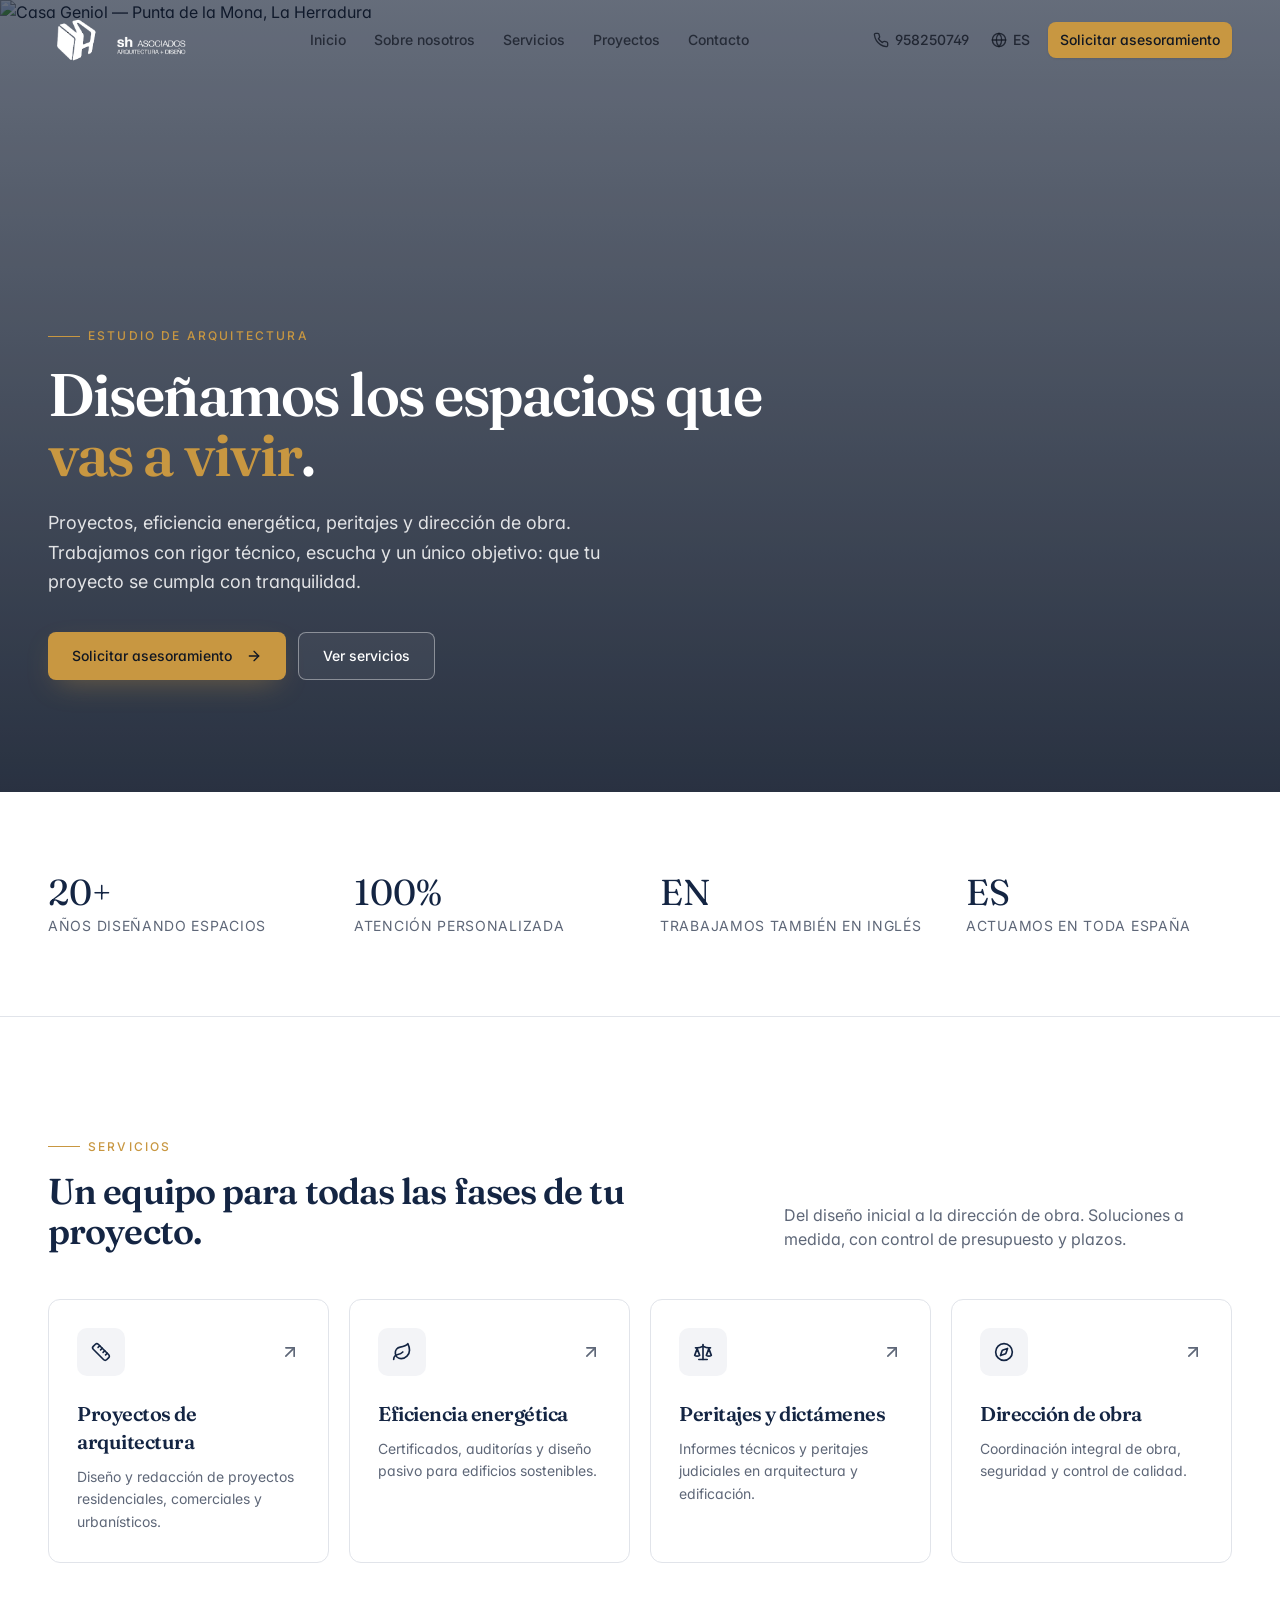
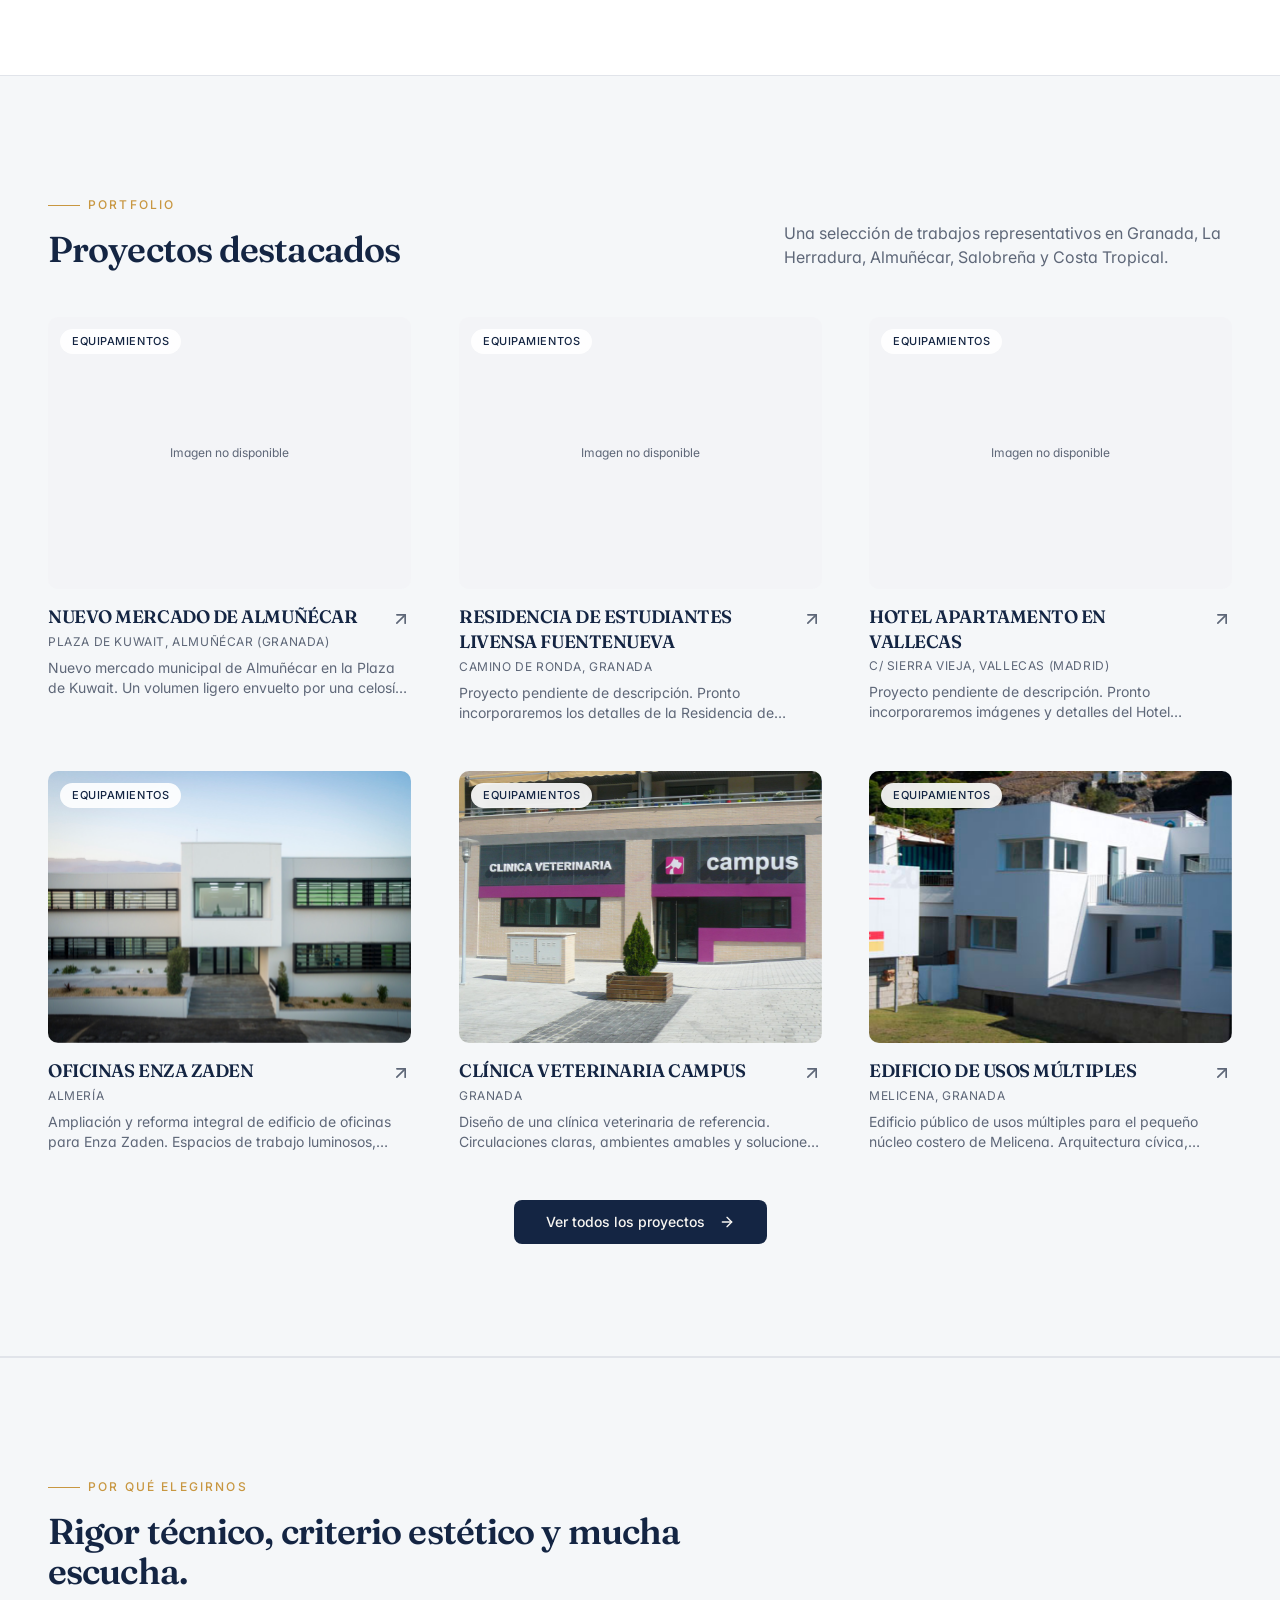
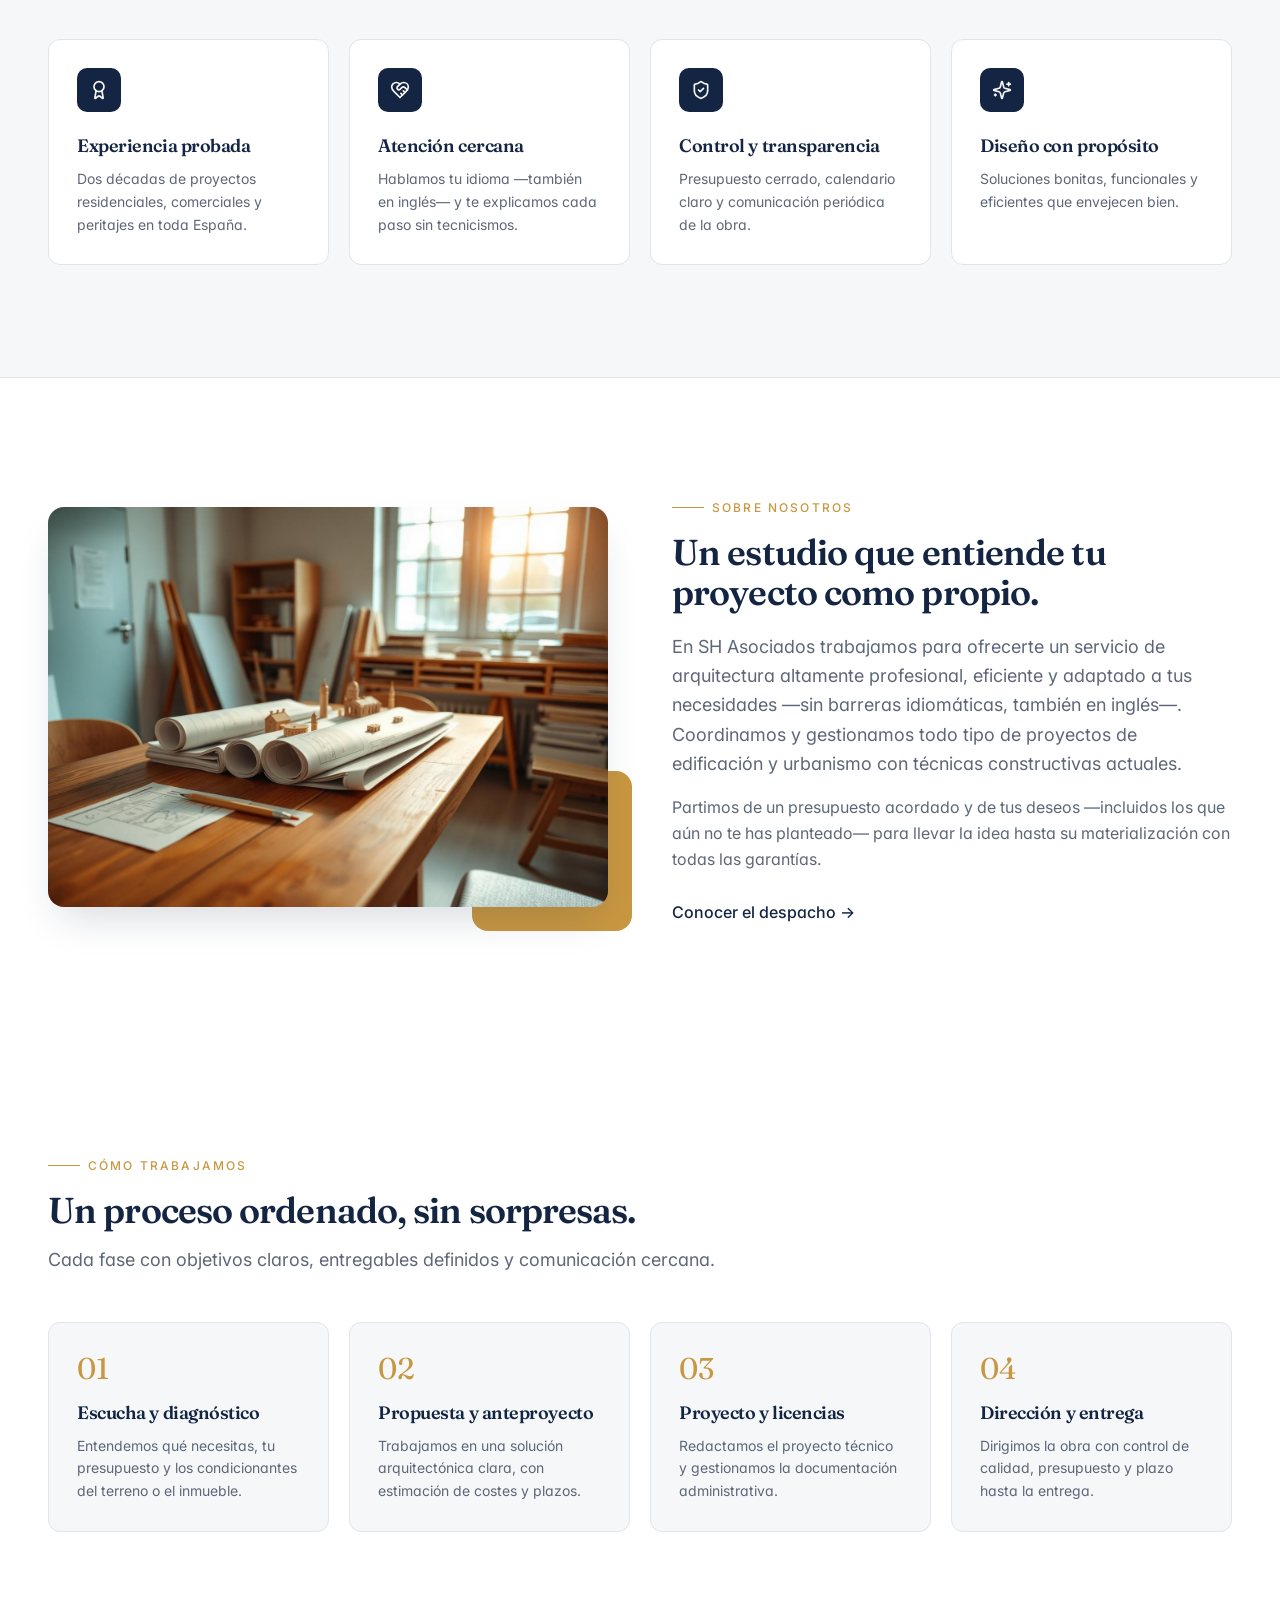
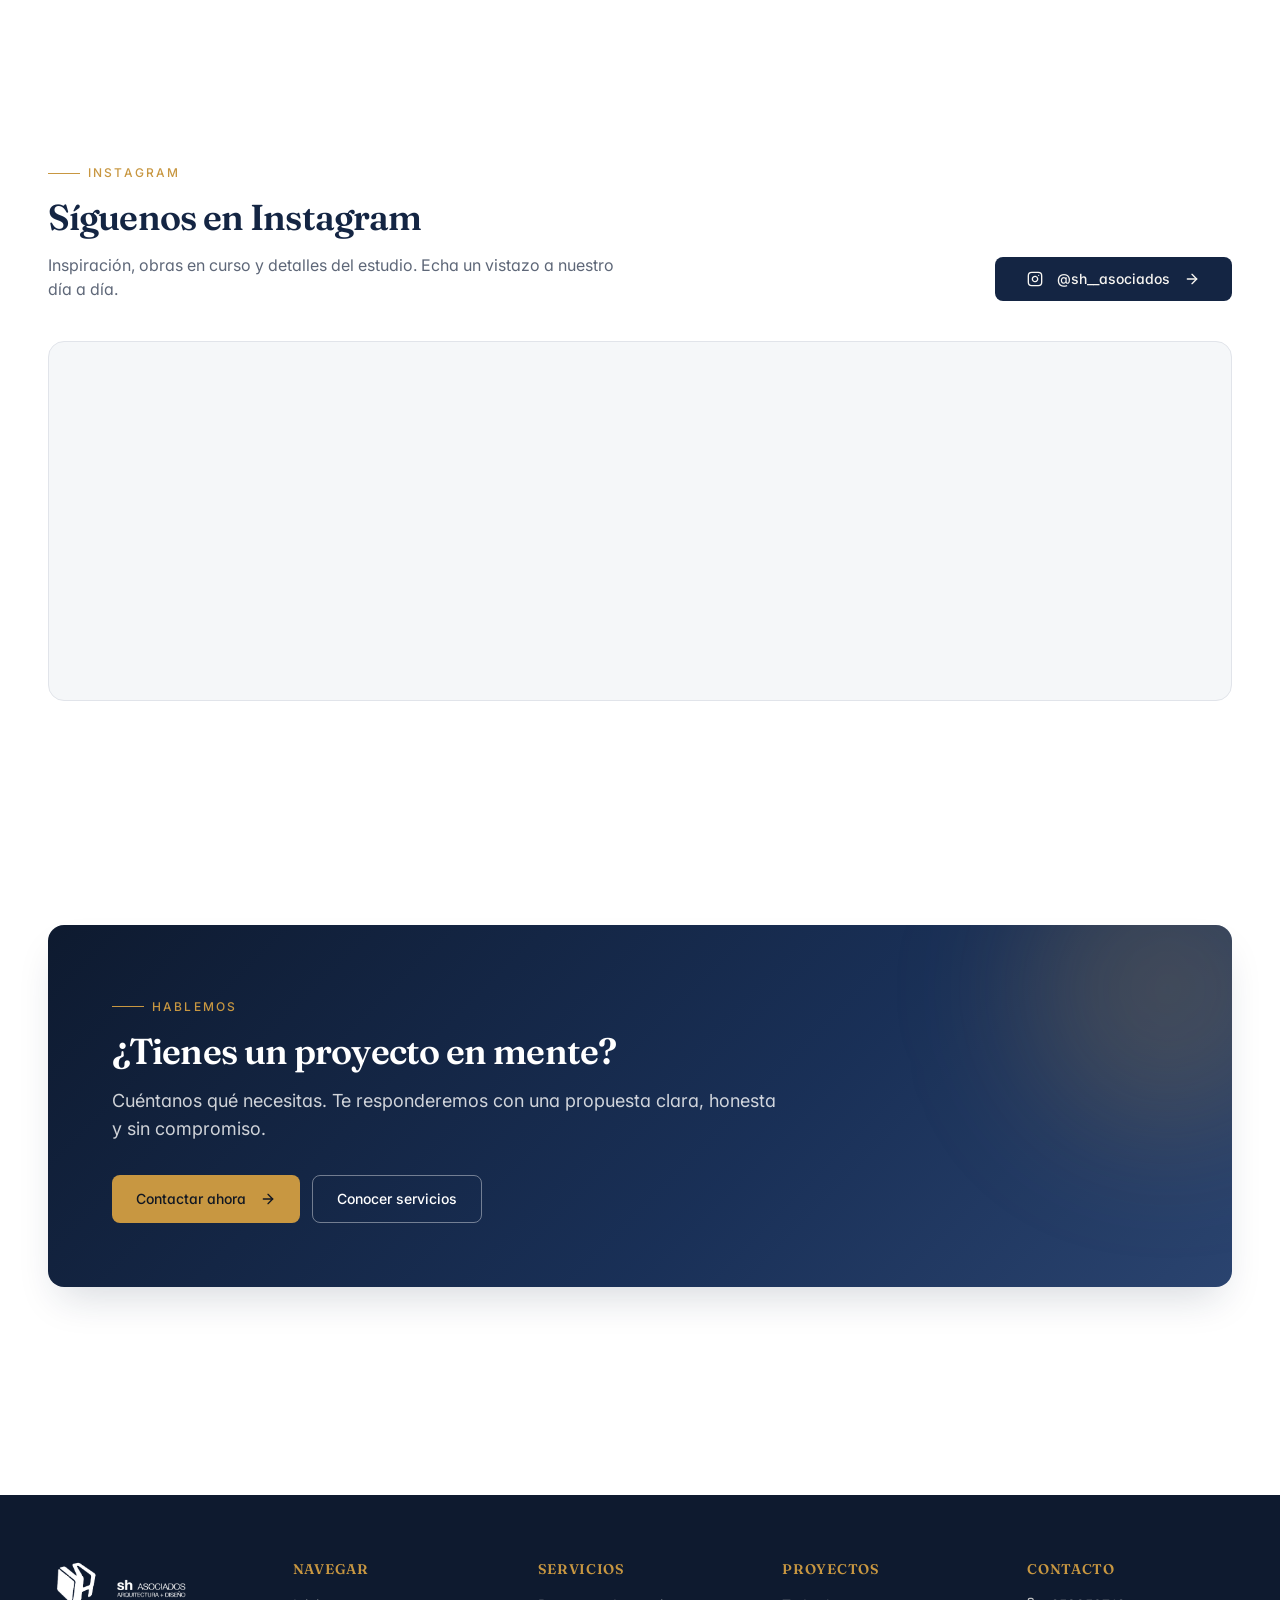
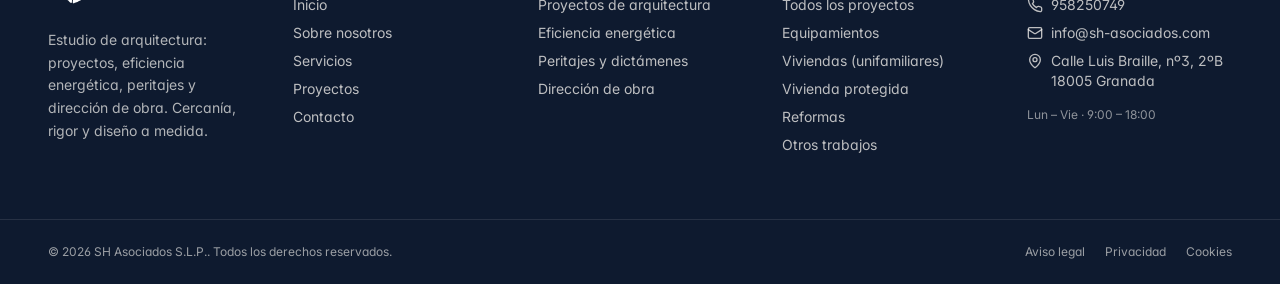
==== index.html @ 1b7246fa "Add files via upload publicación de web provisional" ====
<!doctype html>
<html lang="es">
  <head>
    <meta charset="UTF-8" />
    <meta name="viewport" content="width=device-width, initial-scale=1.0" />
    <title>SH Asociados — Estudio de arquitectura en Almería</title>
    <meta name="description" content="Estudio de arquitectura SH Asociados: proyectos residenciales, eficiencia energética, peritajes y dirección de obra. Cercanía, rigor y diseño a medida." />
    <link rel="canonical" href="/" />
    <link rel="icon" href="/favicon.ico" />

    <meta property="og:site_name" content="SH Asociados" />
    <meta property="og:title" content="SH Asociados — Estudio de arquitectura" />
    <meta property="og:description" content="Proyectos de arquitectura, eficiencia energética, peritajes y dirección de obra." />
    <meta property="og:type" content="website" />
    <meta property="og:locale" content="es_ES" />

    <meta name="twitter:card" content="summary_large_image" />

    <link rel="preconnect" href="https://fonts.googleapis.com" />
    <link rel="preconnect" href="https://fonts.gstatic.com" crossorigin />
    <link href="https://fonts.googleapis.com/css2?family=Inter:wght@400;500;600;700&family=Fraunces:opsz,wght@9..144,400;9..144,500;9..144,600;9..144,700&display=swap" rel="stylesheet" />

    <script type="application/ld+json">
      {
        "@context": "https://schema.org",
        "@type": "ProfessionalService",
        "name": "SH Asociados",
        "description": "Estudio de arquitectura: proyectos, eficiencia energética, peritajes y dirección de obra.",
        "areaServed": "ES",
        "address": { "@type": "PostalAddress", "addressCountry": "ES" }
      }
    </script>
    <script type="module" crossorigin src="/assets/index-DA_ZCcgw.js"></script>
    <link rel="stylesheet" crossorigin href="/assets/index-Doh3d6VB.css">
  </head>
  <body>
    <script>
      (function () {
        var redirect = sessionStorage.redirect;
        delete sessionStorage.redirect;
        if (redirect && redirect !== location.href) {
          history.replaceState(null, null, redirect);
        }
      })();
    </script>
    <div id="root"></div>
  </body>
</html>
---- assets/index-Doh3d6VB.css ----
*,:before,:after{--tw-border-spacing-x: 0;--tw-border-spacing-y: 0;--tw-translate-x: 0;--tw-translate-y: 0;--tw-rotate: 0;--tw-skew-x: 0;--tw-skew-y: 0;--tw-scale-x: 1;--tw-scale-y: 1;--tw-pan-x: ;--tw-pan-y: ;--tw-pinch-zoom: ;--tw-scroll-snap-strictness: proximity;--tw-gradient-from-position: ;--tw-gradient-via-position: ;--tw-gradient-to-position: ;--tw-ordinal: ;--tw-slashed-zero: ;--tw-numeric-figure: ;--tw-numeric-spacing: ;--tw-numeric-fraction: ;--tw-ring-inset: ;--tw-ring-offset-width: 0px;--tw-ring-offset-color: #fff;--tw-ring-color: rgb(59 130 246 / .5);--tw-ring-offset-shadow: 0 0 #0000;--tw-ring-shadow: 0 0 #0000;--tw-shadow: 0 0 #0000;--tw-shadow-colored: 0 0 #0000;--tw-blur: ;--tw-brightness: ;--tw-contrast: ;--tw-grayscale: ;--tw-hue-rotate: ;--tw-invert: ;--tw-saturate: ;--tw-sepia: ;--tw-drop-shadow: ;--tw-backdrop-blur: ;--tw-backdrop-brightness: ;--tw-backdrop-contrast: ;--tw-backdrop-grayscale: ;--tw-backdrop-hue-rotate: ;--tw-backdrop-invert: ;--tw-backdrop-opacity: ;--tw-backdrop-saturate: ;--tw-backdrop-sepia: ;--tw-contain-size: ;--tw-contain-layout: ;--tw-contain-paint: ;--tw-contain-style: }::backdrop{--tw-border-spacing-x: 0;--tw-border-spacing-y: 0;--tw-translate-x: 0;--tw-translate-y: 0;--tw-rotate: 0;--tw-skew-x: 0;--tw-skew-y: 0;--tw-scale-x: 1;--tw-scale-y: 1;--tw-pan-x: ;--tw-pan-y: ;--tw-pinch-zoom: ;--tw-scroll-snap-strictness: proximity;--tw-gradient-from-position: ;--tw-gradient-via-position: ;--tw-gradient-to-position: ;--tw-ordinal: ;--tw-slashed-zero: ;--tw-numeric-figure: ;--tw-numeric-spacing: ;--tw-numeric-fraction: ;--tw-ring-inset: ;--tw-ring-offset-width: 0px;--tw-ring-offset-color: #fff;--tw-ring-color: rgb(59 130 246 / .5);--tw-ring-offset-shadow: 0 0 #0000;--tw-ring-shadow: 0 0 #0000;--tw-shadow: 0 0 #0000;--tw-shadow-colored: 0 0 #0000;--tw-blur: ;--tw-brightness: ;--tw-contrast: ;--tw-grayscale: ;--tw-hue-rotate: ;--tw-invert: ;--tw-saturate: ;--tw-sepia: ;--tw-drop-shadow: ;--tw-backdrop-blur: ;--tw-backdrop-brightness: ;--tw-backdrop-contrast: ;--tw-backdrop-grayscale: ;--tw-backdrop-hue-rotate: ;--tw-backdrop-invert: ;--tw-backdrop-opacity: ;--tw-backdrop-saturate: ;--tw-backdrop-sepia: ;--tw-contain-size: ;--tw-contain-layout: ;--tw-contain-paint: ;--tw-contain-style: }*,:before,:after{box-sizing:border-box;border-width:0;border-style:solid;border-color:#e5e7eb}:before,:after{--tw-content: ""}html,:host{line-height:1.5;-webkit-text-size-adjust:100%;-moz-tab-size:4;-o-tab-size:4;tab-size:4;font-family:Inter,system-ui,sans-serif;font-feature-settings:normal;font-variation-settings:normal;-webkit-tap-highlight-color:transparent}body{margin:0;line-height:inherit}hr{height:0;color:inherit;border-top-width:1px}abbr:where([title]){-webkit-text-decoration:underline dotted;text-decoration:underline dotted}h1,h2,h3,h4,h5,h6{font-size:inherit;font-weight:inherit}a{color:inherit;text-decoration:inherit}b,strong{font-weight:bolder}code,kbd,samp,pre{font-family:ui-monospace,SFMono-Regular,Menlo,Monaco,Consolas,Liberation Mono,Courier New,monospace;font-feature-settings:normal;font-variation-settings:normal;font-size:1em}small{font-size:80%}sub,sup{font-size:75%;line-height:0;position:relative;vertical-align:baseline}sub{bottom:-.25em}sup{top:-.5em}table{text-indent:0;border-color:inherit;border-collapse:collapse}button,input,optgroup,select,textarea{font-family:inherit;font-feature-settings:inherit;font-variation-settings:inherit;font-size:100%;font-weight:inherit;line-height:inherit;letter-spacing:inherit;color:inherit;margin:0;padding:0}button,select{text-transform:none}button,input:where([type=button]),input:where([type=reset]),input:where([type=submit]){-webkit-appearance:button;background-color:transparent;background-image:none}:-moz-focusring{outline:auto}:-moz-ui-invalid{box-shadow:none}progress{vertical-align:baseline}::-webkit-inner-spin-button,::-webkit-outer-spin-button{height:auto}[type=search]{-webkit-appearance:textfield;outline-offset:-2px}::-webkit-search-decoration{-webkit-appearance:none}::-webkit-file-upload-button{-webkit-appearance:button;font:inherit}summary{display:list-item}blockquote,dl,dd,h1,h2,h3,h4,h5,h6,hr,figure,p,pre{margin:0}fieldset{margin:0;padding:0}legend{padding:0}ol,ul,menu{list-style:none;margin:0;padding:0}dialog{padding:0}textarea{resize:vertical}input::-moz-placeholder,textarea::-moz-placeholder{opacity:1;color:#9ca3af}input::placeholder,textarea::placeholder{opacity:1;color:#9ca3af}button,[role=button]{cursor:pointer}:disabled{cursor:default}img,svg,video,canvas,audio,iframe,embed,object{display:block;vertical-align:middle}img,video{max-width:100%;height:auto}[hidden]:where(:not([hidden=until-found])){display:none}:root{--background: 0 0% 100%;--foreground: 220 35% 10%;--card: 0 0% 100%;--card-foreground: 220 35% 10%;--popover: 0 0% 100%;--popover-foreground: 220 35% 10%;--primary: 218 55% 17%;--primary-foreground: 40 30% 96%;--primary-hover: 218 55% 23%;--accent: 38 55% 52%;--accent-foreground: 220 35% 10%;--accent-hover: 38 60% 46%;--secondary: 220 20% 96%;--secondary-foreground: 220 35% 15%;--muted: 220 18% 95%;--muted-foreground: 220 12% 42%;--destructive: 0 72% 48%;--destructive-foreground: 0 0% 100%;--border: 220 18% 90%;--input: 220 18% 88%;--ring: 218 55% 35%;--radius: .625rem;--surface-dark: 218 55% 12%;--surface-dark-foreground: 40 30% 96%;--surface-soft: 220 25% 97%;--gradient-hero: linear-gradient(135deg, hsl(218 55% 12%) 0%, hsl(218 55% 22%) 60%, hsl(218 45% 30%) 100%);--gradient-overlay: linear-gradient(180deg, hsl(218 55% 10% / .55) 0%, hsl(218 55% 8% / .85) 100%);--gradient-gold: linear-gradient(135deg, hsl(38 60% 58%), hsl(38 55% 45%));--shadow-sm: 0 1px 2px hsl(220 35% 10% / .04), 0 1px 3px hsl(220 35% 10% / .06);--shadow-md: 0 4px 14px -2px hsl(220 35% 10% / .08), 0 2px 6px hsl(220 35% 10% / .04);--shadow-lg: 0 20px 40px -12px hsl(218 55% 17% / .18);--shadow-glow: 0 10px 30px -10px hsl(38 55% 52% / .45);--ease-out: cubic-bezier(.16, 1, .3, 1);--transition-base: .25s var(--ease-out);--sidebar-background: 0 0% 98%;--sidebar-foreground: 240 5.3% 26.1%;--sidebar-primary: 240 5.9% 10%;--sidebar-primary-foreground: 0 0% 98%;--sidebar-accent: 240 4.8% 95.9%;--sidebar-accent-foreground: 240 5.9% 10%;--sidebar-border: 220 13% 91%;--sidebar-ring: 217.2 91.2% 59.8%}*{border-color:hsl(var(--border))}html{scroll-behavior:smooth;-webkit-font-smoothing:antialiased;text-rendering:optimizeLegibility}body{background-color:hsl(var(--background));font-family:Inter,system-ui,sans-serif;color:hsl(var(--foreground));font-feature-settings:"ss01","cv11"}h1,h2,h3,h4{font-family:Fraunces,Playfair Display,Georgia,serif;letter-spacing:-.025em;color:hsl(var(--foreground))}h1{font-size:2.25rem;line-height:2.5rem;font-weight:600;line-height:1.05}@media (min-width: 768px){h1{font-size:3.75rem;line-height:1}}h2{font-size:1.875rem;line-height:2.25rem;font-weight:600;line-height:1.25}@media (min-width: 768px){h2{font-size:2.25rem;line-height:2.5rem}}h3{font-size:1.25rem;line-height:1.75rem;font-weight:600}@media (min-width: 768px){h3{font-size:1.5rem;line-height:2rem}}:focus-visible{outline:2px solid transparent;outline-offset:2px;--tw-ring-offset-shadow: var(--tw-ring-inset) 0 0 0 var(--tw-ring-offset-width) var(--tw-ring-offset-color);--tw-ring-shadow: var(--tw-ring-inset) 0 0 0 calc(2px + var(--tw-ring-offset-width)) var(--tw-ring-color);box-shadow:var(--tw-ring-offset-shadow),var(--tw-ring-shadow),var(--tw-shadow, 0 0 #0000);--tw-ring-color: hsl(var(--ring));--tw-ring-offset-width: 2px;--tw-ring-offset-color: hsl(var(--background))}::-moz-selection{background:hsl(var(--accent) / .35)}::selection{background:hsl(var(--accent) / .35)}.prose{color:var(--tw-prose-body);max-width:65ch}.prose :where(p):not(:where([class~=not-prose],[class~=not-prose] *)){margin-top:1.25em;margin-bottom:1.25em}.prose :where([class~=lead]):not(:where([class~=not-prose],[class~=not-prose] *)){color:var(--tw-prose-lead);font-size:1.25em;line-height:1.6;margin-top:1.2em;margin-bottom:1.2em}.prose :where(a):not(:where([class~=not-prose],[class~=not-prose] *)){color:var(--tw-prose-links);text-decoration:underline;font-weight:500}.prose :where(strong):not(:where([class~=not-prose],[class~=not-prose] *)){color:var(--tw-prose-bold);font-weight:600}.prose :where(a strong):not(:where([class~=not-prose],[class~=not-prose] *)){color:inherit}.prose :where(blockquote strong):not(:where([class~=not-prose],[class~=not-prose] *)){color:inherit}.prose :where(thead th strong):not(:where([class~=not-prose],[class~=not-prose] *)){color:inherit}.prose :where(ol):not(:where([class~=not-prose],[class~=not-prose] *)){list-style-type:decimal;margin-top:1.25em;margin-bottom:1.25em;padding-inline-start:1.625em}.prose :where(ol[type=A]):not(:where([class~=not-prose],[class~=not-prose] *)){list-style-type:upper-alpha}.prose :where(ol[type=a]):not(:where([class~=not-prose],[class~=not-prose] *)){list-style-type:lower-alpha}.prose :where(ol[type=A s]):not(:where([class~=not-prose],[class~=not-prose] *)){list-style-type:upper-alpha}.prose :where(ol[type=a s]):not(:where([class~=not-prose],[class~=not-prose] *)){list-style-type:lower-alpha}.prose :where(ol[type=I]):not(:where([class~=not-prose],[class~=not-prose] *)){list-style-type:upper-roman}.prose :where(ol[type=i]):not(:where([class~=not-prose],[class~=not-prose] *)){list-style-type:lower-roman}.prose :where(ol[type=I s]):not(:where([class~=not-prose],[class~=not-prose] *)){list-style-type:upper-roman}.prose :where(ol[type=i s]):not(:where([class~=not-prose],[class~=not-prose] *)){list-style-type:lower-roman}.prose :where(ol[type="1"]):not(:where([class~=not-prose],[class~=not-prose] *)){list-style-type:decimal}.prose :where(ul):not(:where([class~=not-prose],[class~=not-prose] *)){list-style-type:disc;margin-top:1.25em;margin-bottom:1.25em;padding-inline-start:1.625em}.prose :where(ol>li):not(:where([class~=not-prose],[class~=not-prose] *))::marker{font-weight:400;color:var(--tw-prose-counters)}.prose :where(ul>li):not(:where([class~=not-prose],[class~=not-prose] *))::marker{color:var(--tw-prose-bullets)}.prose :where(dt):not(:where([class~=not-prose],[class~=not-prose] *)){color:var(--tw-prose-headings);font-weight:600;margin-top:1.25em}.prose :where(hr):not(:where([class~=not-prose],[class~=not-prose] *)){border-color:var(--tw-prose-hr);border-top-width:1px;margin-top:3em;margin-bottom:3em}.prose :where(blockquote):not(:where([class~=not-prose],[class~=not-prose] *)){font-weight:500;font-style:italic;color:var(--tw-prose-quotes);border-inline-start-width:.25rem;border-inline-start-color:var(--tw-prose-quote-borders);quotes:"“""”""‘""’";margin-top:1.6em;margin-bottom:1.6em;padding-inline-start:1em}.prose :where(blockquote p:first-of-type):not(:where([class~=not-prose],[class~=not-prose] *)):before{content:open-quote}.prose :where(blockquote p:last-of-type):not(:where([class~=not-prose],[class~=not-prose] *)):after{content:close-quote}.prose :where(h1):not(:where([class~=not-prose],[class~=not-prose] *)){color:var(--tw-prose-headings);font-weight:800;font-size:2.25em;margin-top:0;margin-bottom:.8888889em;line-height:1.1111111}.prose :where(h1 strong):not(:where([class~=not-prose],[class~=not-prose] *)){font-weight:900;color:inherit}.prose :where(h2):not(:where([class~=not-prose],[class~=not-prose] *)){color:var(--tw-prose-headings);font-weight:700;font-size:1.5em;margin-top:2em;margin-bottom:1em;line-height:1.3333333}.prose :where(h2 strong):not(:where([class~=not-prose],[class~=not-prose] *)){font-weight:800;color:inherit}.prose :where(h3):not(:where([class~=not-prose],[class~=not-prose] *)){color:var(--tw-prose-headings);font-weight:600;font-size:1.25em;margin-top:1.6em;margin-bottom:.6em;line-height:1.6}.prose :where(h3 strong):not(:where([class~=not-prose],[class~=not-prose] *)){font-weight:700;color:inherit}.prose :where(h4):not(:where([class~=not-prose],[class~=not-prose] *)){color:var(--tw-prose-headings);font-weight:600;margin-top:1.5em;margin-bottom:.5em;line-height:1.5}.prose :where(h4 strong):not(:where([class~=not-prose],[class~=not-prose] *)){font-weight:700;color:inherit}.prose :where(img):not(:where([class~=not-prose],[class~=not-prose] *)){margin-top:2em;margin-bottom:2em}.prose :where(picture):not(:where([class~=not-prose],[class~=not-prose] *)){display:block;margin-top:2em;margin-bottom:2em}.prose :where(video):not(:where([class~=not-prose],[class~=not-prose] *)){margin-top:2em;margin-bottom:2em}.prose :where(kbd):not(:where([class~=not-prose],[class~=not-prose] *)){font-weight:500;font-family:inherit;color:var(--tw-prose-kbd);box-shadow:0 0 0 1px rgb(var(--tw-prose-kbd-shadows) / 10%),0 3px rgb(var(--tw-prose-kbd-shadows) / 10%);font-size:.875em;border-radius:.3125rem;padding-top:.1875em;padding-inline-end:.375em;padding-bottom:.1875em;padding-inline-start:.375em}.prose :where(code):not(:where([class~=not-prose],[class~=not-prose] *)){color:var(--tw-prose-code);font-weight:600;font-size:.875em}.prose :where(code):not(:where([class~=not-prose],[class~=not-prose] *)):before{content:"`"}.prose :where(code):not(:where([class~=not-prose],[class~=not-prose] *)):after{content:"`"}.prose :where(a code):not(:where([class~=not-prose],[class~=not-prose] *)){color:inherit}.prose :where(h1 code):not(:where([class~=not-prose],[class~=not-prose] *)){color:inherit}.prose :where(h2 code):not(:where([class~=not-prose],[class~=not-prose] *)){color:inherit;font-size:.875em}.prose :where(h3 code):not(:where([class~=not-prose],[class~=not-prose] *)){color:inherit;font-size:.9em}.prose :where(h4 code):not(:where([class~=not-prose],[class~=not-prose] *)){color:inherit}.prose :where(blockquote code):not(:where([class~=not-prose],[class~=not-prose] *)){color:inherit}.prose :where(thead th code):not(:where([class~=not-prose],[class~=not-prose] *)){color:inherit}.prose :where(pre):not(:where([class~=not-prose],[class~=not-prose] *)){color:var(--tw-prose-pre-code);background-color:var(--tw-prose-pre-bg);overflow-x:auto;font-weight:400;font-size:.875em;line-height:1.7142857;margin-top:1.7142857em;margin-bottom:1.7142857em;border-radius:.375rem;padding-top:.8571429em;padding-inline-end:1.1428571em;padding-bottom:.8571429em;padding-inline-start:1.1428571em}.prose :where(pre code):not(:where([class~=not-prose],[class~=not-prose] *)){background-color:transparent;border-width:0;border-radius:0;padding:0;font-weight:inherit;color:inherit;font-size:inherit;font-family:inherit;line-height:inherit}.prose :where(pre code):not(:where([class~=not-prose],[class~=not-prose] *)):before{content:none}.prose :where(pre code):not(:where([class~=not-prose],[class~=not-prose] *)):after{content:none}.prose :where(table):not(:where([class~=not-prose],[class~=not-prose] *)){width:100%;table-layout:auto;margin-top:2em;margin-bottom:2em;font-size:.875em;line-height:1.7142857}.prose :where(thead):not(:where([class~=not-prose],[class~=not-prose] *)){border-bottom-width:1px;border-bottom-color:var(--tw-prose-th-borders)}.prose :where(thead th):not(:where([class~=not-prose],[class~=not-prose] *)){color:var(--tw-prose-headings);font-weight:600;vertical-align:bottom;padding-inline-end:.5714286em;padding-bottom:.5714286em;padding-inline-start:.5714286em}.prose :where(tbody tr):not(:where([class~=not-prose],[class~=not-prose] *)){border-bottom-width:1px;border-bottom-color:var(--tw-prose-td-borders)}.prose :where(tbody tr:last-child):not(:where([class~=not-prose],[class~=not-prose] *)){border-bottom-width:0}.prose :where(tbody td):not(:where([class~=not-prose],[class~=not-prose] *)){vertical-align:baseline}.prose :where(tfoot):not(:where([class~=not-prose],[class~=not-prose] *)){border-top-width:1px;border-top-color:var(--tw-prose-th-borders)}.prose :where(tfoot td):not(:where([class~=not-prose],[class~=not-prose] *)){vertical-align:top}.prose :where(th,td):not(:where([class~=not-prose],[class~=not-prose] *)){text-align:start}.prose :where(figure>*):not(:where([class~=not-prose],[class~=not-prose] *)){margin-top:0;margin-bottom:0}.prose :where(figcaption):not(:where([class~=not-prose],[class~=not-prose] *)){color:var(--tw-prose-captions);font-size:.875em;line-height:1.4285714;margin-top:.8571429em}.prose{--tw-prose-body: #374151;--tw-prose-headings: #111827;--tw-prose-lead: #4b5563;--tw-prose-links: #111827;--tw-prose-bold: #111827;--tw-prose-counters: #6b7280;--tw-prose-bullets: #d1d5db;--tw-prose-hr: #e5e7eb;--tw-prose-quotes: #111827;--tw-prose-quote-borders: #e5e7eb;--tw-prose-captions: #6b7280;--tw-prose-kbd: #111827;--tw-prose-kbd-shadows: 17 24 39;--tw-prose-code: #111827;--tw-prose-pre-code: #e5e7eb;--tw-prose-pre-bg: #1f2937;--tw-prose-th-borders: #d1d5db;--tw-prose-td-borders: #e5e7eb;--tw-prose-invert-body: #d1d5db;--tw-prose-invert-headings: #fff;--tw-prose-invert-lead: #9ca3af;--tw-prose-invert-links: #fff;--tw-prose-invert-bold: #fff;--tw-prose-invert-counters: #9ca3af;--tw-prose-invert-bullets: #4b5563;--tw-prose-invert-hr: #374151;--tw-prose-invert-quotes: #f3f4f6;--tw-prose-invert-quote-borders: #374151;--tw-prose-invert-captions: #9ca3af;--tw-prose-invert-kbd: #fff;--tw-prose-invert-kbd-shadows: 255 255 255;--tw-prose-invert-code: #fff;--tw-prose-invert-pre-code: #d1d5db;--tw-prose-invert-pre-bg: rgb(0 0 0 / 50%);--tw-prose-invert-th-borders: #4b5563;--tw-prose-invert-td-borders: #374151;font-size:1rem;line-height:1.75}.prose :where(picture>img):not(:where([class~=not-prose],[class~=not-prose] *)){margin-top:0;margin-bottom:0}.prose :where(li):not(:where([class~=not-prose],[class~=not-prose] *)){margin-top:.5em;margin-bottom:.5em}.prose :where(ol>li):not(:where([class~=not-prose],[class~=not-prose] *)){padding-inline-start:.375em}.prose :where(ul>li):not(:where([class~=not-prose],[class~=not-prose] *)){padding-inline-start:.375em}.prose :where(.prose>ul>li p):not(:where([class~=not-prose],[class~=not-prose] *)){margin-top:.75em;margin-bottom:.75em}.prose :where(.prose>ul>li>p:first-child):not(:where([class~=not-prose],[class~=not-prose] *)){margin-top:1.25em}.prose :where(.prose>ul>li>p:last-child):not(:where([class~=not-prose],[class~=not-prose] *)){margin-bottom:1.25em}.prose :where(.prose>ol>li>p:first-child):not(:where([class~=not-prose],[class~=not-prose] *)){margin-top:1.25em}.prose :where(.prose>ol>li>p:last-child):not(:where([class~=not-prose],[class~=not-prose] *)){margin-bottom:1.25em}.prose :where(ul ul,ul ol,ol ul,ol ol):not(:where([class~=not-prose],[class~=not-prose] *)){margin-top:.75em;margin-bottom:.75em}.prose :where(dl):not(:where([class~=not-prose],[class~=not-prose] *)){margin-top:1.25em;margin-bottom:1.25em}.prose :where(dd):not(:where([class~=not-prose],[class~=not-prose] *)){margin-top:.5em;padding-inline-start:1.625em}.prose :where(hr+*):not(:where([class~=not-prose],[class~=not-prose] *)){margin-top:0}.prose :where(h2+*):not(:where([class~=not-prose],[class~=not-prose] *)){margin-top:0}.prose :where(h3+*):not(:where([class~=not-prose],[class~=not-prose] *)){margin-top:0}.prose :where(h4+*):not(:where([class~=not-prose],[class~=not-prose] *)){margin-top:0}.prose :where(thead th:first-child):not(:where([class~=not-prose],[class~=not-prose] *)){padding-inline-start:0}.prose :where(thead th:last-child):not(:where([class~=not-prose],[class~=not-prose] *)){padding-inline-end:0}.prose :where(tbody td,tfoot td):not(:where([class~=not-prose],[class~=not-prose] *)){padding-top:.5714286em;padding-inline-end:.5714286em;padding-bottom:.5714286em;padding-inline-start:.5714286em}.prose :where(tbody td:first-child,tfoot td:first-child):not(:where([class~=not-prose],[class~=not-prose] *)){padding-inline-start:0}.prose :where(tbody td:last-child,tfoot td:last-child):not(:where([class~=not-prose],[class~=not-prose] *)){padding-inline-end:0}.prose :where(figure):not(:where([class~=not-prose],[class~=not-prose] *)){margin-top:2em;margin-bottom:2em}.prose :where(.prose>:first-child):not(:where([class~=not-prose],[class~=not-prose] *)){margin-top:0}.prose :where(.prose>:last-child):not(:where([class~=not-prose],[class~=not-prose] *)){margin-bottom:0}.prose-slate{--tw-prose-body: #334155;--tw-prose-headings: #0f172a;--tw-prose-lead: #475569;--tw-prose-links: #0f172a;--tw-prose-bold: #0f172a;--tw-prose-counters: #64748b;--tw-prose-bullets: #cbd5e1;--tw-prose-hr: #e2e8f0;--tw-prose-quotes: #0f172a;--tw-prose-quote-borders: #e2e8f0;--tw-prose-captions: #64748b;--tw-prose-kbd: #0f172a;--tw-prose-kbd-shadows: 15 23 42;--tw-prose-code: #0f172a;--tw-prose-pre-code: #e2e8f0;--tw-prose-pre-bg: #1e293b;--tw-prose-th-borders: #cbd5e1;--tw-prose-td-borders: #e2e8f0;--tw-prose-invert-body: #cbd5e1;--tw-prose-invert-headings: #fff;--tw-prose-invert-lead: #94a3b8;--tw-prose-invert-links: #fff;--tw-prose-invert-bold: #fff;--tw-prose-invert-counters: #94a3b8;--tw-prose-invert-bullets: #475569;--tw-prose-invert-hr: #334155;--tw-prose-invert-quotes: #f1f5f9;--tw-prose-invert-quote-borders: #334155;--tw-prose-invert-captions: #94a3b8;--tw-prose-invert-kbd: #fff;--tw-prose-invert-kbd-shadows: 255 255 255;--tw-prose-invert-code: #fff;--tw-prose-invert-pre-code: #cbd5e1;--tw-prose-invert-pre-bg: rgb(0 0 0 / 50%);--tw-prose-invert-th-borders: #475569;--tw-prose-invert-td-borders: #334155}.container-wide{margin-left:auto;margin-right:auto;width:100%;max-width:80rem;padding-left:1.25rem;padding-right:1.25rem}@media (min-width: 640px){.container-wide{padding-left:2rem;padding-right:2rem}}@media (min-width: 1024px){.container-wide{padding-left:3rem;padding-right:3rem}}.eyebrow{display:inline-flex;align-items:center;gap:.5rem;font-size:.75rem;line-height:1rem;font-weight:500;text-transform:uppercase;letter-spacing:.18em;color:hsl(var(--accent))}.eyebrow:before{content:"";height:1px;width:2rem;background-color:hsl(var(--accent))}.surface-dark{background:hsl(var(--surface-dark));color:hsl(var(--surface-dark-foreground))}.reveal{opacity:0;transform:translate3d(0,16px,0);transition:opacity .75s var(--ease-out),transform .75s var(--ease-out);will-change:opacity,transform}.reveal.is-visible{opacity:1;transform:translateZ(0)}.portfolio-img{transform:translate3d(var(--tw-translate-x),var(--tw-translate-y),0) rotate(var(--tw-rotate)) skew(var(--tw-skew-x)) skewY(var(--tw-skew-y)) scaleX(var(--tw-scale-x)) scaleY(var(--tw-scale-y));transition-property:transform,filter;transition-timing-function:cubic-bezier(.4,0,.2,1);transition-duration:.7s;transition-timing-function:cubic-bezier(.16,1,.3,1);animation-duration:.7s;animation-timing-function:cubic-bezier(.16,1,.3,1)}.group:hover .portfolio-img{transform:scale(1.05);filter:contrast(1.06) saturate(1.03)}.sr-only{position:absolute;width:1px;height:1px;padding:0;margin:-1px;overflow:hidden;clip:rect(0,0,0,0);white-space:nowrap;border-width:0}.pointer-events-none{pointer-events:none}.pointer-events-auto{pointer-events:auto}.visible{visibility:visible}.invisible{visibility:hidden}.fixed{position:fixed}.absolute{position:absolute}.relative{position:relative}.inset-0{top:0;right:0;bottom:0;left:0}.inset-x-0{left:0;right:0}.inset-y-0{top:0;bottom:0}.-bottom-12{bottom:-3rem}.-bottom-6{bottom:-1.5rem}.-left-12{left:-3rem}.-right-12{right:-3rem}.-right-20{right:-5rem}.-right-6{right:-1.5rem}.-top-12{top:-3rem}.-top-20{top:-5rem}.bottom-0{bottom:0}.left-0{left:0}.left-1{left:.25rem}.left-1\/2{left:50%}.left-2{left:.5rem}.left-3{left:.75rem}.left-\[50\%\]{left:50%}.right-0{right:0}.right-1{right:.25rem}.right-2{right:.5rem}.right-3{right:.75rem}.right-4{right:1rem}.top-0{top:0}.top-1\.5{top:.375rem}.top-1\/2{top:50%}.top-16{top:4rem}.top-2{top:.5rem}.top-3{top:.75rem}.top-3\.5{top:.875rem}.top-4{top:1rem}.top-\[1px\]{top:1px}.top-\[50\%\]{top:50%}.top-\[60\%\]{top:60%}.top-full{top:100%}.isolate{isolation:isolate}.-z-10{z-index:-10}.z-10{z-index:10}.z-20{z-index:20}.z-50{z-index:50}.z-\[100\]{z-index:100}.z-\[1\]{z-index:1}.-mx-1{margin-left:-.25rem;margin-right:-.25rem}.mx-1{margin-left:.25rem;margin-right:.25rem}.mx-2{margin-left:.5rem;margin-right:.5rem}.mx-3\.5{margin-left:.875rem;margin-right:.875rem}.mx-auto{margin-left:auto;margin-right:auto}.my-0\.5{margin-top:.125rem;margin-bottom:.125rem}.my-1{margin-top:.25rem;margin-bottom:.25rem}.-ml-4{margin-left:-1rem}.-mt-16{margin-top:-4rem}.-mt-2{margin-top:-.5rem}.-mt-4{margin-top:-1rem}.mb-1{margin-bottom:.25rem}.mb-10{margin-bottom:2.5rem}.mb-12{margin-bottom:3rem}.mb-4{margin-bottom:1rem}.mb-6{margin-bottom:1.5rem}.mb-8{margin-bottom:2rem}.ml-1{margin-left:.25rem}.ml-1\.5{margin-left:.375rem}.ml-auto{margin-left:auto}.mr-1\.5{margin-right:.375rem}.mr-2{margin-right:.5rem}.mt-0\.5{margin-top:.125rem}.mt-1{margin-top:.25rem}.mt-1\.5{margin-top:.375rem}.mt-10{margin-top:2.5rem}.mt-12{margin-top:3rem}.mt-16{margin-top:4rem}.mt-2{margin-top:.5rem}.mt-2\.5{margin-top:.625rem}.mt-24{margin-top:6rem}.mt-3{margin-top:.75rem}.mt-4{margin-top:1rem}.mt-5{margin-top:1.25rem}.mt-6{margin-top:1.5rem}.mt-7{margin-top:1.75rem}.mt-8{margin-top:2rem}.mt-9{margin-top:2.25rem}.mt-auto{margin-top:auto}.line-clamp-2{overflow:hidden;display:-webkit-box;-webkit-box-orient:vertical;-webkit-line-clamp:2}.block{display:block}.inline{display:inline}.flex{display:flex}.inline-flex{display:inline-flex}.table{display:table}.grid{display:grid}.inline-grid{display:inline-grid}.hidden{display:none}.aspect-\[4\/3\]{aspect-ratio:4/3}.aspect-square{aspect-ratio:1 / 1}.aspect-video{aspect-ratio:16 / 9}.size-4{width:1rem;height:1rem}.h-1\.5{height:.375rem}.h-10{height:2.5rem}.h-11{height:2.75rem}.h-12{height:3rem}.h-16{height:4rem}.h-2{height:.5rem}.h-2\.5{height:.625rem}.h-3{height:.75rem}.h-3\.5{height:.875rem}.h-4{height:1rem}.h-40{height:10rem}.h-5{height:1.25rem}.h-6{height:1.5rem}.h-7{height:1.75rem}.h-72{height:18rem}.h-8{height:2rem}.h-9{height:2.25rem}.h-\[1px\]{height:1px}.h-\[var\(--radix-navigation-menu-viewport-height\)\]{height:var(--radix-navigation-menu-viewport-height)}.h-\[var\(--radix-select-trigger-height\)\]{height:var(--radix-select-trigger-height)}.h-auto{height:auto}.h-full{height:100%}.h-px{height:1px}.h-svh{height:100svh}.max-h-96{max-height:24rem}.max-h-\[300px\]{max-height:300px}.max-h-\[85vh\]{max-height:85vh}.max-h-full{max-height:100%}.max-h-screen{max-height:100vh}.min-h-0{min-height:0px}.min-h-\[60vh\]{min-height:60vh}.min-h-\[70vh\]{min-height:70vh}.min-h-\[80px\]{min-height:80px}.min-h-\[88vh\]{min-height:88vh}.min-h-dvh{min-height:100dvh}.min-h-screen{min-height:100vh}.min-h-svh{min-height:100svh}.w-0{width:0px}.w-1{width:.25rem}.w-10{width:2.5rem}.w-11{width:2.75rem}.w-12{width:3rem}.w-2{width:.5rem}.w-2\.5{width:.625rem}.w-3{width:.75rem}.w-3\.5{width:.875rem}.w-3\/4{width:75%}.w-4{width:1rem}.w-40{width:10rem}.w-5{width:1.25rem}.w-6{width:1.5rem}.w-64{width:16rem}.w-7{width:1.75rem}.w-72{width:18rem}.w-8{width:2rem}.w-9{width:2.25rem}.w-\[--sidebar-width\]{width:var(--sidebar-width)}.w-\[100px\]{width:100px}.w-\[1px\]{width:1px}.w-auto{width:auto}.w-full{width:100%}.w-max{width:-moz-max-content;width:max-content}.w-px{width:1px}.min-w-0{min-width:0px}.min-w-5{min-width:1.25rem}.min-w-\[10rem\]{min-width:10rem}.min-w-\[12rem\]{min-width:12rem}.min-w-\[8rem\]{min-width:8rem}.min-w-\[var\(--radix-select-trigger-width\)\]{min-width:var(--radix-select-trigger-width)}.max-w-2xl{max-width:42rem}.max-w-3xl{max-width:48rem}.max-w-\[--skeleton-width\]{max-width:var(--skeleton-width)}.max-w-full{max-width:100%}.max-w-lg{max-width:32rem}.max-w-max{max-width:-moz-max-content;max-width:max-content}.max-w-md{max-width:28rem}.max-w-none{max-width:none}.max-w-xl{max-width:36rem}.flex-1{flex:1 1 0%}.shrink-0{flex-shrink:0}.grow{flex-grow:1}.grow-0{flex-grow:0}.basis-full{flex-basis:100%}.caption-bottom{caption-side:bottom}.border-collapse{border-collapse:collapse}.origin-top{transform-origin:top}.-translate-x-1{--tw-translate-x: -.25rem;transform:translate(var(--tw-translate-x),var(--tw-translate-y)) rotate(var(--tw-rotate)) skew(var(--tw-skew-x)) skewY(var(--tw-skew-y)) scaleX(var(--tw-scale-x)) scaleY(var(--tw-scale-y))}.-translate-x-1\/2{--tw-translate-x: -50%;transform:translate(var(--tw-translate-x),var(--tw-translate-y)) rotate(var(--tw-rotate)) skew(var(--tw-skew-x)) skewY(var(--tw-skew-y)) scaleX(var(--tw-scale-x)) scaleY(var(--tw-scale-y))}.-translate-x-px{--tw-translate-x: -1px;transform:translate(var(--tw-translate-x),var(--tw-translate-y)) rotate(var(--tw-rotate)) skew(var(--tw-skew-x)) skewY(var(--tw-skew-y)) scaleX(var(--tw-scale-x)) scaleY(var(--tw-scale-y))}.-translate-y-1\/2{--tw-translate-y: -50%;transform:translate(var(--tw-translate-x),var(--tw-translate-y)) rotate(var(--tw-rotate)) skew(var(--tw-skew-x)) skewY(var(--tw-skew-y)) scaleX(var(--tw-scale-x)) scaleY(var(--tw-scale-y))}.translate-x-\[-50\%\]{--tw-translate-x: -50%;transform:translate(var(--tw-translate-x),var(--tw-translate-y)) rotate(var(--tw-rotate)) skew(var(--tw-skew-x)) skewY(var(--tw-skew-y)) scaleX(var(--tw-scale-x)) scaleY(var(--tw-scale-y))}.translate-x-px{--tw-translate-x: 1px;transform:translate(var(--tw-translate-x),var(--tw-translate-y)) rotate(var(--tw-rotate)) skew(var(--tw-skew-x)) skewY(var(--tw-skew-y)) scaleX(var(--tw-scale-x)) scaleY(var(--tw-scale-y))}.translate-y-\[-50\%\]{--tw-translate-y: -50%;transform:translate(var(--tw-translate-x),var(--tw-translate-y)) rotate(var(--tw-rotate)) skew(var(--tw-skew-x)) skewY(var(--tw-skew-y)) scaleX(var(--tw-scale-x)) scaleY(var(--tw-scale-y))}.rotate-45{--tw-rotate: 45deg;transform:translate(var(--tw-translate-x),var(--tw-translate-y)) rotate(var(--tw-rotate)) skew(var(--tw-skew-x)) skewY(var(--tw-skew-y)) scaleX(var(--tw-scale-x)) scaleY(var(--tw-scale-y))}.rotate-90{--tw-rotate: 90deg;transform:translate(var(--tw-translate-x),var(--tw-translate-y)) rotate(var(--tw-rotate)) skew(var(--tw-skew-x)) skewY(var(--tw-skew-y)) scaleX(var(--tw-scale-x)) scaleY(var(--tw-scale-y))}.transform{transform:translate(var(--tw-translate-x),var(--tw-translate-y)) rotate(var(--tw-rotate)) skew(var(--tw-skew-x)) skewY(var(--tw-skew-y)) scaleX(var(--tw-scale-x)) scaleY(var(--tw-scale-y))}@keyframes fade-in{0%{opacity:0}to{opacity:1}}.animate-fade-in{animation:fade-in .8s ease-out both}@keyframes fade-up{0%{opacity:0;transform:translateY(16px)}to{opacity:1;transform:translateY(0)}}.animate-fade-up{animation:fade-up .7s cubic-bezier(.16,1,.3,1) both}@keyframes pulse{50%{opacity:.5}}.animate-pulse{animation:pulse 2s cubic-bezier(.4,0,.6,1) infinite}.cursor-default{cursor:default}.cursor-pointer{cursor:pointer}.touch-none{touch-action:none}.select-none{-webkit-user-select:none;-moz-user-select:none;user-select:none}.list-none{list-style-type:none}.grid-cols-2{grid-template-columns:repeat(2,minmax(0,1fr))}.flex-row{flex-direction:row}.flex-col{flex-direction:column}.flex-col-reverse{flex-direction:column-reverse}.flex-wrap{flex-wrap:wrap}.place-items-center{place-items:center}.items-start{align-items:flex-start}.items-end{align-items:flex-end}.items-center{align-items:center}.items-stretch{align-items:stretch}.justify-center{justify-content:center}.justify-between{justify-content:space-between}.gap-1{gap:.25rem}.gap-1\.5{gap:.375rem}.gap-10{gap:2.5rem}.gap-12{gap:3rem}.gap-2{gap:.5rem}.gap-3{gap:.75rem}.gap-4{gap:1rem}.gap-5{gap:1.25rem}.gap-6{gap:1.5rem}.gap-x-5{-moz-column-gap:1.25rem;column-gap:1.25rem}.gap-x-8{-moz-column-gap:2rem;column-gap:2rem}.gap-y-1{row-gap:.25rem}.gap-y-4{row-gap:1rem}.space-x-1>:not([hidden])~:not([hidden]){--tw-space-x-reverse: 0;margin-right:calc(.25rem * var(--tw-space-x-reverse));margin-left:calc(.25rem * calc(1 - var(--tw-space-x-reverse)))}.space-x-4>:not([hidden])~:not([hidden]){--tw-space-x-reverse: 0;margin-right:calc(1rem * var(--tw-space-x-reverse));margin-left:calc(1rem * calc(1 - var(--tw-space-x-reverse)))}.space-y-1>:not([hidden])~:not([hidden]){--tw-space-y-reverse: 0;margin-top:calc(.25rem * calc(1 - var(--tw-space-y-reverse)));margin-bottom:calc(.25rem * var(--tw-space-y-reverse))}.space-y-1\.5>:not([hidden])~:not([hidden]){--tw-space-y-reverse: 0;margin-top:calc(.375rem * calc(1 - var(--tw-space-y-reverse)));margin-bottom:calc(.375rem * var(--tw-space-y-reverse))}.space-y-2>:not([hidden])~:not([hidden]){--tw-space-y-reverse: 0;margin-top:calc(.5rem * calc(1 - var(--tw-space-y-reverse)));margin-bottom:calc(.5rem * var(--tw-space-y-reverse))}.space-y-2\.5>:not([hidden])~:not([hidden]){--tw-space-y-reverse: 0;margin-top:calc(.625rem * calc(1 - var(--tw-space-y-reverse)));margin-bottom:calc(.625rem * var(--tw-space-y-reverse))}.space-y-3>:not([hidden])~:not([hidden]){--tw-space-y-reverse: 0;margin-top:calc(.75rem * calc(1 - var(--tw-space-y-reverse)));margin-bottom:calc(.75rem * var(--tw-space-y-reverse))}.space-y-4>:not([hidden])~:not([hidden]){--tw-space-y-reverse: 0;margin-top:calc(1rem * calc(1 - var(--tw-space-y-reverse)));margin-bottom:calc(1rem * var(--tw-space-y-reverse))}.space-y-5>:not([hidden])~:not([hidden]){--tw-space-y-reverse: 0;margin-top:calc(1.25rem * calc(1 - var(--tw-space-y-reverse)));margin-bottom:calc(1.25rem * var(--tw-space-y-reverse))}.space-y-6>:not([hidden])~:not([hidden]){--tw-space-y-reverse: 0;margin-top:calc(1.5rem * calc(1 - var(--tw-space-y-reverse)));margin-bottom:calc(1.5rem * var(--tw-space-y-reverse))}.self-start{align-self:flex-start}.overflow-auto{overflow:auto}.overflow-hidden{overflow:hidden}.overflow-y-auto{overflow-y:auto}.overflow-x-hidden{overflow-x:hidden}.whitespace-nowrap{white-space:nowrap}.break-words{overflow-wrap:break-word}.rounded{border-radius:.25rem}.rounded-2xl{border-radius:1rem}.rounded-\[2px\]{border-radius:2px}.rounded-\[inherit\]{border-radius:inherit}.rounded-full{border-radius:9999px}.rounded-lg{border-radius:var(--radius)}.rounded-md{border-radius:calc(var(--radius) - 2px)}.rounded-sm{border-radius:calc(var(--radius) - 4px)}.rounded-xl{border-radius:.75rem}.rounded-t-\[10px\]{border-top-left-radius:10px;border-top-right-radius:10px}.rounded-tl-sm{border-top-left-radius:calc(var(--radius) - 4px)}.border{border-width:1px}.border-2{border-width:2px}.border-\[1\.5px\]{border-width:1.5px}.border-y{border-top-width:1px;border-bottom-width:1px}.border-b{border-bottom-width:1px}.border-l{border-left-width:1px}.border-r{border-right-width:1px}.border-t{border-top-width:1px}.border-dashed{border-style:dashed}.border-\[--color-border\]{border-color:var(--color-border)}.border-border{border-color:hsl(var(--border))}.border-border\/50{border-color:hsl(var(--border) / .5)}.border-destructive{border-color:hsl(var(--destructive))}.border-destructive\/50{border-color:hsl(var(--destructive) / .5)}.border-input{border-color:hsl(var(--input))}.border-primary{border-color:hsl(var(--primary))}.border-transparent{border-color:transparent}.border-white\/10{border-color:#ffffff1a}.border-white\/40{border-color:#fff6}.border-l-transparent{border-left-color:transparent}.border-t-transparent{border-top-color:transparent}.bg-\[--color-bg\]{background-color:var(--color-bg)}.bg-accent{background-color:hsl(var(--accent))}.bg-accent\/15{background-color:hsl(var(--accent) / .15)}.bg-accent\/20{background-color:hsl(var(--accent) / .2)}.bg-background{background-color:hsl(var(--background))}.bg-background\/85{background-color:hsl(var(--background) / .85)}.bg-background\/90{background-color:hsl(var(--background) / .9)}.bg-black\/80{background-color:#000c}.bg-black\/95{background-color:#000000f2}.bg-border{background-color:hsl(var(--border))}.bg-card{background-color:hsl(var(--card))}.bg-destructive{background-color:hsl(var(--destructive))}.bg-foreground{background-color:hsl(var(--foreground))}.bg-muted{background-color:hsl(var(--muted))}.bg-muted\/30{background-color:hsl(var(--muted) / .3)}.bg-muted\/50{background-color:hsl(var(--muted) / .5)}.bg-popover{background-color:hsl(var(--popover))}.bg-primary{background-color:hsl(var(--primary))}.bg-primary\/0{background-color:hsl(var(--primary) / 0)}.bg-primary\/20{background-color:hsl(var(--primary) / .2)}.bg-secondary{background-color:hsl(var(--secondary))}.bg-surface-soft{background-color:hsl(var(--surface-soft))}.bg-transparent{background-color:transparent}.bg-white\/10{background-color:#ffffff1a}.bg-white\/5{background-color:#ffffff0d}.bg-gradient-hero{background-image:var(--gradient-hero)}.bg-gradient-overlay{background-image:var(--gradient-overlay)}.bg-gradient-to-t{background-image:linear-gradient(to top,var(--tw-gradient-stops))}.from-primary\/70{--tw-gradient-from: hsl(var(--primary) / .7) var(--tw-gradient-from-position);--tw-gradient-to: hsl(var(--primary) / 0) var(--tw-gradient-to-position);--tw-gradient-stops: var(--tw-gradient-from), var(--tw-gradient-to)}.via-primary\/10{--tw-gradient-to: hsl(var(--primary) / 0) var(--tw-gradient-to-position);--tw-gradient-stops: var(--tw-gradient-from), hsl(var(--primary) / .1) var(--tw-gradient-via-position), var(--tw-gradient-to)}.to-transparent{--tw-gradient-to: transparent var(--tw-gradient-to-position)}.fill-current{fill:currentColor}.object-contain{-o-object-fit:contain;object-fit:contain}.object-cover{-o-object-fit:cover;object-fit:cover}.p-0{padding:0}.p-1{padding:.25rem}.p-10{padding:2.5rem}.p-2{padding:.5rem}.p-3{padding:.75rem}.p-4{padding:1rem}.p-5{padding:1.25rem}.p-6{padding:1.5rem}.p-7{padding:1.75rem}.p-8{padding:2rem}.p-\[1px\]{padding:1px}.px-1{padding-left:.25rem;padding-right:.25rem}.px-1\.5{padding-left:.375rem;padding-right:.375rem}.px-2{padding-left:.5rem;padding-right:.5rem}.px-2\.5{padding-left:.625rem;padding-right:.625rem}.px-3{padding-left:.75rem;padding-right:.75rem}.px-3\.5{padding-left:.875rem;padding-right:.875rem}.px-4{padding-left:1rem;padding-right:1rem}.px-5{padding-left:1.25rem;padding-right:1.25rem}.px-6{padding-left:1.5rem;padding-right:1.5rem}.px-8{padding-left:2rem;padding-right:2rem}.py-0\.5{padding-top:.125rem;padding-bottom:.125rem}.py-1{padding-top:.25rem;padding-bottom:.25rem}.py-1\.5{padding-top:.375rem;padding-bottom:.375rem}.py-10{padding-top:2.5rem;padding-bottom:2.5rem}.py-12{padding-top:3rem;padding-bottom:3rem}.py-16{padding-top:4rem;padding-bottom:4rem}.py-2{padding-top:.5rem;padding-bottom:.5rem}.py-20{padding-top:5rem;padding-bottom:5rem}.py-3{padding-top:.75rem;padding-bottom:.75rem}.py-3\.5{padding-top:.875rem;padding-bottom:.875rem}.py-4{padding-top:1rem;padding-bottom:1rem}.py-5{padding-top:1.25rem;padding-bottom:1.25rem}.py-6{padding-top:1.5rem;padding-bottom:1.5rem}.pb-10{padding-bottom:2.5rem}.pb-12{padding-bottom:3rem}.pb-14{padding-bottom:3.5rem}.pb-16{padding-bottom:4rem}.pb-20{padding-bottom:5rem}.pb-3{padding-bottom:.75rem}.pb-4{padding-bottom:1rem}.pb-6{padding-bottom:1.5rem}.pl-2\.5{padding-left:.625rem}.pl-4{padding-left:1rem}.pl-8{padding-left:2rem}.pl-9{padding-left:2.25rem}.pr-2{padding-right:.5rem}.pr-2\.5{padding-right:.625rem}.pr-8{padding-right:2rem}.pt-0{padding-top:0}.pt-1{padding-top:.25rem}.pt-10{padding-top:2.5rem}.pt-12{padding-top:3rem}.pt-16{padding-top:4rem}.pt-2{padding-top:.5rem}.pt-3{padding-top:.75rem}.pt-32{padding-top:8rem}.pt-4{padding-top:1rem}.pt-6{padding-top:1.5rem}.text-left{text-align:left}.text-center{text-align:center}.align-middle{vertical-align:middle}.font-display{font-family:Fraunces,Playfair Display,Georgia,serif}.font-mono{font-family:ui-monospace,SFMono-Regular,Menlo,Monaco,Consolas,Liberation Mono,Courier New,monospace}.text-2xl{font-size:1.5rem;line-height:2rem}.text-3xl{font-size:1.875rem;line-height:2.25rem}.text-4xl{font-size:2.25rem;line-height:2.5rem}.text-\[0\.8rem\]{font-size:.8rem}.text-\[11px\]{font-size:11px}.text-base{font-size:1rem;line-height:1.5rem}.text-lg{font-size:1.125rem;line-height:1.75rem}.text-sm{font-size:.875rem;line-height:1.25rem}.text-xl{font-size:1.25rem;line-height:1.75rem}.text-xs{font-size:.75rem;line-height:1rem}.font-bold{font-weight:700}.font-medium{font-weight:500}.font-normal{font-weight:400}.font-semibold{font-weight:600}.uppercase{text-transform:uppercase}.not-italic{font-style:normal}.tabular-nums{--tw-numeric-spacing: tabular-nums;font-variant-numeric:var(--tw-ordinal) var(--tw-slashed-zero) var(--tw-numeric-figure) var(--tw-numeric-spacing) var(--tw-numeric-fraction)}.leading-none{line-height:1}.leading-relaxed{line-height:1.625}.leading-snug{line-height:1.375}.tracking-\[0\.18em\]{letter-spacing:.18em}.tracking-tight{letter-spacing:-.025em}.tracking-wider{letter-spacing:.05em}.tracking-widest{letter-spacing:.1em}.text-accent{color:hsl(var(--accent))}.text-accent-foreground{color:hsl(var(--accent-foreground))}.text-card-foreground{color:hsl(var(--card-foreground))}.text-current{color:currentColor}.text-destructive{color:hsl(var(--destructive))}.text-destructive-foreground{color:hsl(var(--destructive-foreground))}.text-foreground{color:hsl(var(--foreground))}.text-foreground\/50{color:hsl(var(--foreground) / .5)}.text-foreground\/70{color:hsl(var(--foreground) / .7)}.text-foreground\/75{color:hsl(var(--foreground) / .75)}.text-foreground\/80{color:hsl(var(--foreground) / .8)}.text-foreground\/85{color:hsl(var(--foreground) / .85)}.text-muted-foreground{color:hsl(var(--muted-foreground))}.text-popover-foreground{color:hsl(var(--popover-foreground))}.text-primary{color:hsl(var(--primary))}.text-primary-foreground{color:hsl(var(--primary-foreground))}.text-secondary-foreground{color:hsl(var(--secondary-foreground))}.text-surface-dark-foreground{color:hsl(var(--surface-dark-foreground))}.text-surface-dark-foreground\/55{color:hsl(var(--surface-dark-foreground) / .55)}.text-surface-dark-foreground\/60{color:hsl(var(--surface-dark-foreground) / .6)}.text-surface-dark-foreground\/70{color:hsl(var(--surface-dark-foreground) / .7)}.text-surface-dark-foreground\/75{color:hsl(var(--surface-dark-foreground) / .75)}.text-white{--tw-text-opacity: 1;color:rgb(255 255 255 / var(--tw-text-opacity, 1))}.text-white\/70{color:#ffffffb3}.text-white\/80{color:#fffc}.text-white\/85{color:#ffffffd9}.text-white\/90{color:#ffffffe6}.underline{text-decoration-line:underline}.underline-offset-2{text-underline-offset:2px}.underline-offset-4{text-underline-offset:4px}.opacity-0{opacity:0}.opacity-100{opacity:1}.opacity-50{opacity:.5}.opacity-60{opacity:.6}.opacity-70{opacity:.7}.opacity-90{opacity:.9}.shadow-\[0_0_0_1px_hsl\(var\(--sidebar-border\)\)\]{--tw-shadow: 0 0 0 1px hsl(var(--sidebar-border));--tw-shadow-colored: 0 0 0 1px var(--tw-shadow-color);box-shadow:var(--tw-ring-offset-shadow, 0 0 #0000),var(--tw-ring-shadow, 0 0 #0000),var(--tw-shadow)}.shadow-glow{--tw-shadow: var(--shadow-glow);--tw-shadow-colored: var(--shadow-glow);box-shadow:var(--tw-ring-offset-shadow, 0 0 #0000),var(--tw-ring-shadow, 0 0 #0000),var(--tw-shadow)}.shadow-lg{--tw-shadow: var(--shadow-lg);--tw-shadow-colored: var(--shadow-lg);box-shadow:var(--tw-ring-offset-shadow, 0 0 #0000),var(--tw-ring-shadow, 0 0 #0000),var(--tw-shadow)}.shadow-md{--tw-shadow: var(--shadow-md);--tw-shadow-colored: var(--shadow-md);box-shadow:var(--tw-ring-offset-shadow, 0 0 #0000),var(--tw-ring-shadow, 0 0 #0000),var(--tw-shadow)}.shadow-none{--tw-shadow: 0 0 #0000;--tw-shadow-colored: 0 0 #0000;box-shadow:var(--tw-ring-offset-shadow, 0 0 #0000),var(--tw-ring-shadow, 0 0 #0000),var(--tw-shadow)}.shadow-sm{--tw-shadow: var(--shadow-sm);--tw-shadow-colored: var(--shadow-sm);box-shadow:var(--tw-ring-offset-shadow, 0 0 #0000),var(--tw-ring-shadow, 0 0 #0000),var(--tw-shadow)}.shadow-xl{--tw-shadow: 0 20px 25px -5px rgb(0 0 0 / .1), 0 8px 10px -6px rgb(0 0 0 / .1);--tw-shadow-colored: 0 20px 25px -5px var(--tw-shadow-color), 0 8px 10px -6px var(--tw-shadow-color);box-shadow:var(--tw-ring-offset-shadow, 0 0 #0000),var(--tw-ring-shadow, 0 0 #0000),var(--tw-shadow)}.outline-none{outline:2px solid transparent;outline-offset:2px}.outline{outline-style:solid}.ring-0{--tw-ring-offset-shadow: var(--tw-ring-inset) 0 0 0 var(--tw-ring-offset-width) var(--tw-ring-offset-color);--tw-ring-shadow: var(--tw-ring-inset) 0 0 0 calc(0px + var(--tw-ring-offset-width)) var(--tw-ring-color);box-shadow:var(--tw-ring-offset-shadow),var(--tw-ring-shadow),var(--tw-shadow, 0 0 #0000)}.ring-2{--tw-ring-offset-shadow: var(--tw-ring-inset) 0 0 0 var(--tw-ring-offset-width) var(--tw-ring-offset-color);--tw-ring-shadow: var(--tw-ring-inset) 0 0 0 calc(2px + var(--tw-ring-offset-width)) var(--tw-ring-color);box-shadow:var(--tw-ring-offset-shadow),var(--tw-ring-shadow),var(--tw-shadow, 0 0 #0000)}.ring-ring{--tw-ring-color: hsl(var(--ring))}.ring-offset-background{--tw-ring-offset-color: hsl(var(--background))}.blur-3xl{--tw-blur: blur(64px);filter:var(--tw-blur) var(--tw-brightness) var(--tw-contrast) var(--tw-grayscale) var(--tw-hue-rotate) var(--tw-invert) var(--tw-saturate) var(--tw-sepia) var(--tw-drop-shadow)}.filter{filter:var(--tw-blur) var(--tw-brightness) var(--tw-contrast) var(--tw-grayscale) var(--tw-hue-rotate) var(--tw-invert) var(--tw-saturate) var(--tw-sepia) var(--tw-drop-shadow)}.backdrop-blur{--tw-backdrop-blur: blur(8px);-webkit-backdrop-filter:var(--tw-backdrop-blur) var(--tw-backdrop-brightness) var(--tw-backdrop-contrast) var(--tw-backdrop-grayscale) var(--tw-backdrop-hue-rotate) var(--tw-backdrop-invert) var(--tw-backdrop-opacity) var(--tw-backdrop-saturate) var(--tw-backdrop-sepia);backdrop-filter:var(--tw-backdrop-blur) var(--tw-backdrop-brightness) var(--tw-backdrop-contrast) var(--tw-backdrop-grayscale) var(--tw-backdrop-hue-rotate) var(--tw-backdrop-invert) var(--tw-backdrop-opacity) var(--tw-backdrop-saturate) var(--tw-backdrop-sepia)}.backdrop-blur-md{--tw-backdrop-blur: blur(12px);-webkit-backdrop-filter:var(--tw-backdrop-blur) var(--tw-backdrop-brightness) var(--tw-backdrop-contrast) var(--tw-backdrop-grayscale) var(--tw-backdrop-hue-rotate) var(--tw-backdrop-invert) var(--tw-backdrop-opacity) var(--tw-backdrop-saturate) var(--tw-backdrop-sepia);backdrop-filter:var(--tw-backdrop-blur) var(--tw-backdrop-brightness) var(--tw-backdrop-contrast) var(--tw-backdrop-grayscale) var(--tw-backdrop-hue-rotate) var(--tw-backdrop-invert) var(--tw-backdrop-opacity) var(--tw-backdrop-saturate) var(--tw-backdrop-sepia)}.transition{transition-property:color,background-color,border-color,text-decoration-color,fill,stroke,opacity,box-shadow,transform,filter,-webkit-backdrop-filter;transition-property:color,background-color,border-color,text-decoration-color,fill,stroke,opacity,box-shadow,transform,filter,backdrop-filter;transition-property:color,background-color,border-color,text-decoration-color,fill,stroke,opacity,box-shadow,transform,filter,backdrop-filter,-webkit-backdrop-filter;transition-timing-function:cubic-bezier(.4,0,.2,1);transition-duration:.15s}.transition-\[filter\]{transition-property:filter;transition-timing-function:cubic-bezier(.4,0,.2,1);transition-duration:.15s}.transition-\[left\,right\,width\]{transition-property:left,right,width;transition-timing-function:cubic-bezier(.4,0,.2,1);transition-duration:.15s}.transition-\[margin\,opa\]{transition-property:margin,opa;transition-timing-function:cubic-bezier(.4,0,.2,1);transition-duration:.15s}.transition-\[width\,height\,padding\]{transition-property:width,height,padding;transition-timing-function:cubic-bezier(.4,0,.2,1);transition-duration:.15s}.transition-\[width\]{transition-property:width;transition-timing-function:cubic-bezier(.4,0,.2,1);transition-duration:.15s}.transition-all{transition-property:all;transition-timing-function:cubic-bezier(.4,0,.2,1);transition-duration:.15s}.transition-colors{transition-property:color,background-color,border-color,text-decoration-color,fill,stroke;transition-timing-function:cubic-bezier(.4,0,.2,1);transition-duration:.15s}.transition-opacity{transition-property:opacity;transition-timing-function:cubic-bezier(.4,0,.2,1);transition-duration:.15s}.transition-transform{transition-property:transform;transition-timing-function:cubic-bezier(.4,0,.2,1);transition-duration:.15s}.duration-1000{transition-duration:1s}.duration-200{transition-duration:.2s}.duration-300{transition-duration:.3s}.duration-500{transition-duration:.5s}.ease-in-out{transition-timing-function:cubic-bezier(.4,0,.2,1)}.ease-linear{transition-timing-function:linear}@keyframes enter{0%{opacity:var(--tw-enter-opacity, 1);transform:translate3d(var(--tw-enter-translate-x, 0),var(--tw-enter-translate-y, 0),0) scale3d(var(--tw-enter-scale, 1),var(--tw-enter-scale, 1),var(--tw-enter-scale, 1)) rotate(var(--tw-enter-rotate, 0))}}@keyframes exit{to{opacity:var(--tw-exit-opacity, 1);transform:translate3d(var(--tw-exit-translate-x, 0),var(--tw-exit-translate-y, 0),0) scale3d(var(--tw-exit-scale, 1),var(--tw-exit-scale, 1),var(--tw-exit-scale, 1)) rotate(var(--tw-exit-rotate, 0))}}.animate-in{animation-name:enter;animation-duration:.15s;--tw-enter-opacity: initial;--tw-enter-scale: initial;--tw-enter-rotate: initial;--tw-enter-translate-x: initial;--tw-enter-translate-y: initial}.fade-in-0{--tw-enter-opacity: 0}.fade-in-80{--tw-enter-opacity: .8}.zoom-in-95{--tw-enter-scale: .95}.duration-1000{animation-duration:1s}.duration-200{animation-duration:.2s}.duration-300{animation-duration:.3s}.duration-500{animation-duration:.5s}.ease-in-out{animation-timing-function:cubic-bezier(.4,0,.2,1)}.ease-linear{animation-timing-function:linear}.\[filter\:invert\(1\)_brightness\(2\)\]{filter:invert(1) brightness(2)}@media (prefers-reduced-motion: reduce){.reveal,.reveal.is-visible,.portfolio-img,.group:hover .portfolio-img{transition:none!important;transform:none!important;filter:none!important;opacity:1!important}}.file\:border-0::file-selector-button{border-width:0px}.file\:bg-transparent::file-selector-button{background-color:transparent}.file\:text-sm::file-selector-button{font-size:.875rem;line-height:1.25rem}.file\:font-medium::file-selector-button{font-weight:500}.file\:text-foreground::file-selector-button{color:hsl(var(--foreground))}.placeholder\:text-muted-foreground::-moz-placeholder{color:hsl(var(--muted-foreground))}.placeholder\:text-muted-foreground::placeholder{color:hsl(var(--muted-foreground))}.after\:absolute:after{content:var(--tw-content);position:absolute}.after\:-inset-2:after{content:var(--tw-content);top:-.5rem;right:-.5rem;bottom:-.5rem;left:-.5rem}.after\:inset-y-0:after{content:var(--tw-content);top:0;bottom:0}.after\:left-1\/2:after{content:var(--tw-content);left:50%}.after\:w-1:after{content:var(--tw-content);width:.25rem}.after\:w-\[2px\]:after{content:var(--tw-content);width:2px}.after\:-translate-x-1\/2:after{content:var(--tw-content);--tw-translate-x: -50%;transform:translate(var(--tw-translate-x),var(--tw-translate-y)) rotate(var(--tw-rotate)) skew(var(--tw-skew-x)) skewY(var(--tw-skew-y)) scaleX(var(--tw-scale-x)) scaleY(var(--tw-scale-y))}.first\:rounded-l-md:first-child{border-top-left-radius:calc(var(--radius) - 2px);border-bottom-left-radius:calc(var(--radius) - 2px)}.first\:border-l:first-child{border-left-width:1px}.last\:rounded-r-md:last-child{border-top-right-radius:calc(var(--radius) - 2px);border-bottom-right-radius:calc(var(--radius) - 2px)}.focus-within\:relative:focus-within{position:relative}.focus-within\:z-20:focus-within{z-index:20}.hover\:-translate-y-0\.5:hover{--tw-translate-y: -.125rem;transform:translate(var(--tw-translate-x),var(--tw-translate-y)) rotate(var(--tw-rotate)) skew(var(--tw-skew-x)) skewY(var(--tw-skew-y)) scaleX(var(--tw-scale-x)) scaleY(var(--tw-scale-y))}.hover\:border-accent\/50:hover{border-color:hsl(var(--accent) / .5)}.hover\:border-accent\/60:hover{border-color:hsl(var(--accent) / .6)}.hover\:border-primary\/40:hover{border-color:hsl(var(--primary) / .4)}.hover\:bg-accent:hover{background-color:hsl(var(--accent))}.hover\:bg-accent-hover:hover{background-color:hsl(var(--accent-hover))}.hover\:bg-destructive\/80:hover{background-color:hsl(var(--destructive) / .8)}.hover\:bg-destructive\/90:hover{background-color:hsl(var(--destructive) / .9)}.hover\:bg-muted:hover{background-color:hsl(var(--muted))}.hover\:bg-muted\/50:hover{background-color:hsl(var(--muted) / .5)}.hover\:bg-primary:hover{background-color:hsl(var(--primary))}.hover\:bg-primary-hover:hover{background-color:hsl(var(--primary-hover))}.hover\:bg-primary\/80:hover{background-color:hsl(var(--primary) / .8)}.hover\:bg-primary\/90:hover{background-color:hsl(var(--primary) / .9)}.hover\:bg-secondary:hover{background-color:hsl(var(--secondary))}.hover\:bg-secondary\/80:hover{background-color:hsl(var(--secondary) / .8)}.hover\:bg-white:hover{--tw-bg-opacity: 1;background-color:rgb(255 255 255 / var(--tw-bg-opacity, 1))}.hover\:bg-white\/10:hover{background-color:#ffffff1a}.hover\:bg-white\/20:hover{background-color:#fff3}.hover\:text-accent:hover{color:hsl(var(--accent))}.hover\:text-accent-foreground:hover{color:hsl(var(--accent-foreground))}.hover\:text-foreground:hover{color:hsl(var(--foreground))}.hover\:text-muted-foreground:hover{color:hsl(var(--muted-foreground))}.hover\:text-primary:hover{color:hsl(var(--primary))}.hover\:text-primary-foreground:hover{color:hsl(var(--primary-foreground))}.hover\:text-primary\/90:hover{color:hsl(var(--primary) / .9)}.hover\:text-white:hover{--tw-text-opacity: 1;color:rgb(255 255 255 / var(--tw-text-opacity, 1))}.hover\:underline:hover{text-decoration-line:underline}.hover\:opacity-100:hover{opacity:1}.hover\:shadow-\[0_0_0_1px_hsl\(var\(--sidebar-accent\)\)\]:hover{--tw-shadow: 0 0 0 1px hsl(var(--sidebar-accent));--tw-shadow-colored: 0 0 0 1px var(--tw-shadow-color);box-shadow:var(--tw-ring-offset-shadow, 0 0 #0000),var(--tw-ring-shadow, 0 0 #0000),var(--tw-shadow)}.hover\:shadow-lg:hover{--tw-shadow: var(--shadow-lg);--tw-shadow-colored: var(--shadow-lg);box-shadow:var(--tw-ring-offset-shadow, 0 0 #0000),var(--tw-ring-shadow, 0 0 #0000),var(--tw-shadow)}.focus\:bg-accent:focus{background-color:hsl(var(--accent))}.focus\:bg-primary:focus{background-color:hsl(var(--primary))}.focus\:text-accent-foreground:focus{color:hsl(var(--accent-foreground))}.focus\:text-primary-foreground:focus{color:hsl(var(--primary-foreground))}.focus\:opacity-100:focus{opacity:1}.focus\:outline-none:focus{outline:2px solid transparent;outline-offset:2px}.focus\:ring-2:focus{--tw-ring-offset-shadow: var(--tw-ring-inset) 0 0 0 var(--tw-ring-offset-width) var(--tw-ring-offset-color);--tw-ring-shadow: var(--tw-ring-inset) 0 0 0 calc(2px + var(--tw-ring-offset-width)) var(--tw-ring-color);box-shadow:var(--tw-ring-offset-shadow),var(--tw-ring-shadow),var(--tw-shadow, 0 0 #0000)}.focus\:ring-ring:focus{--tw-ring-color: hsl(var(--ring))}.focus\:ring-offset-2:focus{--tw-ring-offset-width: 2px}.focus-visible\:outline-none:focus-visible{outline:2px solid transparent;outline-offset:2px}.focus-visible\:ring-1:focus-visible{--tw-ring-offset-shadow: var(--tw-ring-inset) 0 0 0 var(--tw-ring-offset-width) var(--tw-ring-offset-color);--tw-ring-shadow: var(--tw-ring-inset) 0 0 0 calc(1px + var(--tw-ring-offset-width)) var(--tw-ring-color);box-shadow:var(--tw-ring-offset-shadow),var(--tw-ring-shadow),var(--tw-shadow, 0 0 #0000)}.focus-visible\:ring-2:focus-visible{--tw-ring-offset-shadow: var(--tw-ring-inset) 0 0 0 var(--tw-ring-offset-width) var(--tw-ring-offset-color);--tw-ring-shadow: var(--tw-ring-inset) 0 0 0 calc(2px + var(--tw-ring-offset-width)) var(--tw-ring-color);box-shadow:var(--tw-ring-offset-shadow),var(--tw-ring-shadow),var(--tw-shadow, 0 0 #0000)}.focus-visible\:ring-ring:focus-visible{--tw-ring-color: hsl(var(--ring))}.focus-visible\:ring-offset-1:focus-visible{--tw-ring-offset-width: 1px}.focus-visible\:ring-offset-2:focus-visible{--tw-ring-offset-width: 2px}.focus-visible\:ring-offset-4:focus-visible{--tw-ring-offset-width: 4px}.focus-visible\:ring-offset-background:focus-visible{--tw-ring-offset-color: hsl(var(--background))}.disabled\:pointer-events-none:disabled{pointer-events:none}.disabled\:cursor-not-allowed:disabled{cursor:not-allowed}.disabled\:opacity-50:disabled{opacity:.5}.group\/menu-item:focus-within .group-focus-within\/menu-item\:opacity-100{opacity:1}.group:hover .group-hover\:-translate-y-0\.5{--tw-translate-y: -.125rem;transform:translate(var(--tw-translate-x),var(--tw-translate-y)) rotate(var(--tw-rotate)) skew(var(--tw-skew-x)) skewY(var(--tw-skew-y)) scaleX(var(--tw-scale-x)) scaleY(var(--tw-scale-y))}.group:hover .group-hover\:translate-x-0{--tw-translate-x: 0px;transform:translate(var(--tw-translate-x),var(--tw-translate-y)) rotate(var(--tw-rotate)) skew(var(--tw-skew-x)) skewY(var(--tw-skew-y)) scaleX(var(--tw-scale-x)) scaleY(var(--tw-scale-y))}.group:hover .group-hover\:translate-x-0\.5{--tw-translate-x: .125rem;transform:translate(var(--tw-translate-x),var(--tw-translate-y)) rotate(var(--tw-rotate)) skew(var(--tw-skew-x)) skewY(var(--tw-skew-y)) scaleX(var(--tw-scale-x)) scaleY(var(--tw-scale-y))}.group:hover .group-hover\:bg-accent{background-color:hsl(var(--accent))}.group:hover .group-hover\:bg-primary\/20{background-color:hsl(var(--primary) / .2)}.group:hover .group-hover\:text-accent{color:hsl(var(--accent))}.group:hover .group-hover\:text-accent-foreground{color:hsl(var(--accent-foreground))}.group\/menu-item:hover .group-hover\/menu-item\:opacity-100,.group:hover .group-hover\:opacity-100{opacity:1}.group.destructive .group-\[\.destructive\]\:border-muted\/40{border-color:hsl(var(--muted) / .4)}.group.toaster .group-\[\.toaster\]\:border-border{border-color:hsl(var(--border))}.group.toast .group-\[\.toast\]\:bg-muted{background-color:hsl(var(--muted))}.group.toast .group-\[\.toast\]\:bg-primary{background-color:hsl(var(--primary))}.group.toaster .group-\[\.toaster\]\:bg-background{background-color:hsl(var(--background))}.group.destructive .group-\[\.destructive\]\:text-red-300{--tw-text-opacity: 1;color:rgb(252 165 165 / var(--tw-text-opacity, 1))}.group.toast .group-\[\.toast\]\:text-muted-foreground{color:hsl(var(--muted-foreground))}.group.toast .group-\[\.toast\]\:text-primary-foreground{color:hsl(var(--primary-foreground))}.group.toaster .group-\[\.toaster\]\:text-foreground{color:hsl(var(--foreground))}.group.toaster .group-\[\.toaster\]\:shadow-lg{--tw-shadow: var(--shadow-lg);--tw-shadow-colored: var(--shadow-lg);box-shadow:var(--tw-ring-offset-shadow, 0 0 #0000),var(--tw-ring-shadow, 0 0 #0000),var(--tw-shadow)}.group.destructive .group-\[\.destructive\]\:hover\:border-destructive\/30:hover{border-color:hsl(var(--destructive) / .3)}.group.destructive .group-\[\.destructive\]\:hover\:bg-destructive:hover{background-color:hsl(var(--destructive))}.group.destructive .group-\[\.destructive\]\:hover\:text-destructive-foreground:hover{color:hsl(var(--destructive-foreground))}.group.destructive .group-\[\.destructive\]\:hover\:text-red-50:hover{--tw-text-opacity: 1;color:rgb(254 242 242 / var(--tw-text-opacity, 1))}.group.destructive .group-\[\.destructive\]\:focus\:ring-destructive:focus{--tw-ring-color: hsl(var(--destructive))}.group.destructive .group-\[\.destructive\]\:focus\:ring-red-400:focus{--tw-ring-opacity: 1;--tw-ring-color: rgb(248 113 113 / var(--tw-ring-opacity, 1))}.group.destructive .group-\[\.destructive\]\:focus\:ring-offset-red-600:focus{--tw-ring-offset-color: #dc2626}.peer:disabled~.peer-disabled\:cursor-not-allowed{cursor:not-allowed}.peer:disabled~.peer-disabled\:opacity-70{opacity:.7}.has-\[\:disabled\]\:opacity-50:has(:disabled){opacity:.5}.group\/menu-item:has([data-sidebar=menu-action]) .group-has-\[\[data-sidebar\=menu-action\]\]\/menu-item\:pr-8{padding-right:2rem}.aria-disabled\:pointer-events-none[aria-disabled=true]{pointer-events:none}.aria-disabled\:opacity-50[aria-disabled=true]{opacity:.5}.aria-selected\:bg-accent[aria-selected=true]{background-color:hsl(var(--accent))}.aria-selected\:bg-accent\/50[aria-selected=true]{background-color:hsl(var(--accent) / .5)}.aria-selected\:text-accent-foreground[aria-selected=true]{color:hsl(var(--accent-foreground))}.aria-selected\:text-muted-foreground[aria-selected=true]{color:hsl(var(--muted-foreground))}.aria-selected\:opacity-100[aria-selected=true]{opacity:1}.aria-selected\:opacity-30[aria-selected=true]{opacity:.3}.data-\[disabled\=true\]\:pointer-events-none[data-disabled=true],.data-\[disabled\]\:pointer-events-none[data-disabled]{pointer-events:none}.data-\[panel-group-direction\=vertical\]\:h-px[data-panel-group-direction=vertical]{height:1px}.data-\[panel-group-direction\=vertical\]\:w-full[data-panel-group-direction=vertical]{width:100%}.data-\[side\=bottom\]\:translate-y-1[data-side=bottom]{--tw-translate-y: .25rem;transform:translate(var(--tw-translate-x),var(--tw-translate-y)) rotate(var(--tw-rotate)) skew(var(--tw-skew-x)) skewY(var(--tw-skew-y)) scaleX(var(--tw-scale-x)) scaleY(var(--tw-scale-y))}.data-\[side\=left\]\:-translate-x-1[data-side=left]{--tw-translate-x: -.25rem;transform:translate(var(--tw-translate-x),var(--tw-translate-y)) rotate(var(--tw-rotate)) skew(var(--tw-skew-x)) skewY(var(--tw-skew-y)) scaleX(var(--tw-scale-x)) scaleY(var(--tw-scale-y))}.data-\[side\=right\]\:translate-x-1[data-side=right]{--tw-translate-x: .25rem;transform:translate(var(--tw-translate-x),var(--tw-translate-y)) rotate(var(--tw-rotate)) skew(var(--tw-skew-x)) skewY(var(--tw-skew-y)) scaleX(var(--tw-scale-x)) scaleY(var(--tw-scale-y))}.data-\[side\=top\]\:-translate-y-1[data-side=top]{--tw-translate-y: -.25rem;transform:translate(var(--tw-translate-x),var(--tw-translate-y)) rotate(var(--tw-rotate)) skew(var(--tw-skew-x)) skewY(var(--tw-skew-y)) scaleX(var(--tw-scale-x)) scaleY(var(--tw-scale-y))}.data-\[state\=checked\]\:translate-x-5[data-state=checked]{--tw-translate-x: 1.25rem;transform:translate(var(--tw-translate-x),var(--tw-translate-y)) rotate(var(--tw-rotate)) skew(var(--tw-skew-x)) skewY(var(--tw-skew-y)) scaleX(var(--tw-scale-x)) scaleY(var(--tw-scale-y))}.data-\[state\=unchecked\]\:translate-x-0[data-state=unchecked],.data-\[swipe\=cancel\]\:translate-x-0[data-swipe=cancel]{--tw-translate-x: 0px;transform:translate(var(--tw-translate-x),var(--tw-translate-y)) rotate(var(--tw-rotate)) skew(var(--tw-skew-x)) skewY(var(--tw-skew-y)) scaleX(var(--tw-scale-x)) scaleY(var(--tw-scale-y))}.data-\[swipe\=end\]\:translate-x-\[var\(--radix-toast-swipe-end-x\)\][data-swipe=end]{--tw-translate-x: var(--radix-toast-swipe-end-x);transform:translate(var(--tw-translate-x),var(--tw-translate-y)) rotate(var(--tw-rotate)) skew(var(--tw-skew-x)) skewY(var(--tw-skew-y)) scaleX(var(--tw-scale-x)) scaleY(var(--tw-scale-y))}.data-\[swipe\=move\]\:translate-x-\[var\(--radix-toast-swipe-move-x\)\][data-swipe=move]{--tw-translate-x: var(--radix-toast-swipe-move-x);transform:translate(var(--tw-translate-x),var(--tw-translate-y)) rotate(var(--tw-rotate)) skew(var(--tw-skew-x)) skewY(var(--tw-skew-y)) scaleX(var(--tw-scale-x)) scaleY(var(--tw-scale-y))}@keyframes accordion-up{0%{height:var(--radix-accordion-content-height)}to{height:0}}.data-\[state\=closed\]\:animate-accordion-up[data-state=closed]{animation:accordion-up .2s ease-out}@keyframes accordion-down{0%{height:0}to{height:var(--radix-accordion-content-height)}}.data-\[state\=open\]\:animate-accordion-down[data-state=open]{animation:accordion-down .2s ease-out}.data-\[panel-group-direction\=vertical\]\:flex-col[data-panel-group-direction=vertical]{flex-direction:column}.data-\[active\]\:bg-accent\/50[data-active]{background-color:hsl(var(--accent) / .5)}.data-\[selected\=\'true\'\]\:bg-accent[data-selected=true]{background-color:hsl(var(--accent))}.data-\[state\=active\]\:bg-background[data-state=active]{background-color:hsl(var(--background))}.data-\[state\=checked\]\:bg-primary[data-state=checked]{background-color:hsl(var(--primary))}.data-\[state\=on\]\:bg-accent[data-state=on],.data-\[state\=open\]\:bg-accent[data-state=open]{background-color:hsl(var(--accent))}.data-\[state\=open\]\:bg-accent\/50[data-state=open]{background-color:hsl(var(--accent) / .5)}.data-\[state\=open\]\:bg-secondary[data-state=open]{background-color:hsl(var(--secondary))}.data-\[state\=selected\]\:bg-muted[data-state=selected]{background-color:hsl(var(--muted))}.data-\[state\=unchecked\]\:bg-input[data-state=unchecked]{background-color:hsl(var(--input))}.data-\[active\=true\]\:font-medium[data-active=true]{font-weight:500}.data-\[selected\=true\]\:text-accent-foreground[data-selected=true]{color:hsl(var(--accent-foreground))}.data-\[state\=active\]\:text-foreground[data-state=active]{color:hsl(var(--foreground))}.data-\[state\=checked\]\:text-primary-foreground[data-state=checked]{color:hsl(var(--primary-foreground))}.data-\[state\=on\]\:text-accent-foreground[data-state=on],.data-\[state\=open\]\:text-accent-foreground[data-state=open]{color:hsl(var(--accent-foreground))}.data-\[state\=open\]\:text-muted-foreground[data-state=open]{color:hsl(var(--muted-foreground))}.data-\[disabled\=true\]\:opacity-50[data-disabled=true],.data-\[disabled\]\:opacity-50[data-disabled]{opacity:.5}.data-\[state\=open\]\:opacity-100[data-state=open]{opacity:1}.data-\[state\=active\]\:shadow-sm[data-state=active]{--tw-shadow: var(--shadow-sm);--tw-shadow-colored: var(--shadow-sm);box-shadow:var(--tw-ring-offset-shadow, 0 0 #0000),var(--tw-ring-shadow, 0 0 #0000),var(--tw-shadow)}.data-\[swipe\=move\]\:transition-none[data-swipe=move]{transition-property:none}.data-\[state\=closed\]\:duration-300[data-state=closed]{transition-duration:.3s}.data-\[state\=open\]\:duration-500[data-state=open]{transition-duration:.5s}.data-\[motion\^\=from-\]\:animate-in[data-motion^=from-],.data-\[state\=open\]\:animate-in[data-state=open],.data-\[state\=visible\]\:animate-in[data-state=visible]{animation-name:enter;animation-duration:.15s;--tw-enter-opacity: initial;--tw-enter-scale: initial;--tw-enter-rotate: initial;--tw-enter-translate-x: initial;--tw-enter-translate-y: initial}.data-\[motion\^\=to-\]\:animate-out[data-motion^=to-],.data-\[state\=closed\]\:animate-out[data-state=closed],.data-\[state\=hidden\]\:animate-out[data-state=hidden],.data-\[swipe\=end\]\:animate-out[data-swipe=end]{animation-name:exit;animation-duration:.15s;--tw-exit-opacity: initial;--tw-exit-scale: initial;--tw-exit-rotate: initial;--tw-exit-translate-x: initial;--tw-exit-translate-y: initial}.data-\[motion\^\=from-\]\:fade-in[data-motion^=from-]{--tw-enter-opacity: 0}.data-\[motion\^\=to-\]\:fade-out[data-motion^=to-],.data-\[state\=closed\]\:fade-out-0[data-state=closed]{--tw-exit-opacity: 0}.data-\[state\=closed\]\:fade-out-80[data-state=closed]{--tw-exit-opacity: .8}.data-\[state\=hidden\]\:fade-out[data-state=hidden]{--tw-exit-opacity: 0}.data-\[state\=open\]\:fade-in-0[data-state=open],.data-\[state\=visible\]\:fade-in[data-state=visible]{--tw-enter-opacity: 0}.data-\[state\=closed\]\:zoom-out-95[data-state=closed]{--tw-exit-scale: .95}.data-\[state\=open\]\:zoom-in-90[data-state=open]{--tw-enter-scale: .9}.data-\[state\=open\]\:zoom-in-95[data-state=open]{--tw-enter-scale: .95}.data-\[motion\=from-end\]\:slide-in-from-right-52[data-motion=from-end]{--tw-enter-translate-x: 13rem}.data-\[motion\=from-start\]\:slide-in-from-left-52[data-motion=from-start]{--tw-enter-translate-x: -13rem}.data-\[motion\=to-end\]\:slide-out-to-right-52[data-motion=to-end]{--tw-exit-translate-x: 13rem}.data-\[motion\=to-start\]\:slide-out-to-left-52[data-motion=to-start]{--tw-exit-translate-x: -13rem}.data-\[side\=bottom\]\:slide-in-from-top-2[data-side=bottom]{--tw-enter-translate-y: -.5rem}.data-\[side\=left\]\:slide-in-from-right-2[data-side=left]{--tw-enter-translate-x: .5rem}.data-\[side\=right\]\:slide-in-from-left-2[data-side=right]{--tw-enter-translate-x: -.5rem}.data-\[side\=top\]\:slide-in-from-bottom-2[data-side=top]{--tw-enter-translate-y: .5rem}.data-\[state\=closed\]\:slide-out-to-bottom[data-state=closed]{--tw-exit-translate-y: 100%}.data-\[state\=closed\]\:slide-out-to-left[data-state=closed]{--tw-exit-translate-x: -100%}.data-\[state\=closed\]\:slide-out-to-left-1\/2[data-state=closed]{--tw-exit-translate-x: -50%}.data-\[state\=closed\]\:slide-out-to-right[data-state=closed],.data-\[state\=closed\]\:slide-out-to-right-full[data-state=closed]{--tw-exit-translate-x: 100%}.data-\[state\=closed\]\:slide-out-to-top[data-state=closed]{--tw-exit-translate-y: -100%}.data-\[state\=closed\]\:slide-out-to-top-\[48\%\][data-state=closed]{--tw-exit-translate-y: -48%}.data-\[state\=open\]\:slide-in-from-bottom[data-state=open]{--tw-enter-translate-y: 100%}.data-\[state\=open\]\:slide-in-from-left[data-state=open]{--tw-enter-translate-x: -100%}.data-\[state\=open\]\:slide-in-from-left-1\/2[data-state=open]{--tw-enter-translate-x: -50%}.data-\[state\=open\]\:slide-in-from-right[data-state=open]{--tw-enter-translate-x: 100%}.data-\[state\=open\]\:slide-in-from-top[data-state=open]{--tw-enter-translate-y: -100%}.data-\[state\=open\]\:slide-in-from-top-\[48\%\][data-state=open]{--tw-enter-translate-y: -48%}.data-\[state\=open\]\:slide-in-from-top-full[data-state=open]{--tw-enter-translate-y: -100%}.data-\[state\=closed\]\:duration-300[data-state=closed]{animation-duration:.3s}.data-\[state\=open\]\:duration-500[data-state=open]{animation-duration:.5s}.data-\[panel-group-direction\=vertical\]\:after\:left-0[data-panel-group-direction=vertical]:after{content:var(--tw-content);left:0}.data-\[panel-group-direction\=vertical\]\:after\:h-1[data-panel-group-direction=vertical]:after{content:var(--tw-content);height:.25rem}.data-\[panel-group-direction\=vertical\]\:after\:w-full[data-panel-group-direction=vertical]:after{content:var(--tw-content);width:100%}.data-\[panel-group-direction\=vertical\]\:after\:-translate-y-1\/2[data-panel-group-direction=vertical]:after{content:var(--tw-content);--tw-translate-y: -50%;transform:translate(var(--tw-translate-x),var(--tw-translate-y)) rotate(var(--tw-rotate)) skew(var(--tw-skew-x)) skewY(var(--tw-skew-y)) scaleX(var(--tw-scale-x)) scaleY(var(--tw-scale-y))}.data-\[panel-group-direction\=vertical\]\:after\:translate-x-0[data-panel-group-direction=vertical]:after{content:var(--tw-content);--tw-translate-x: 0px;transform:translate(var(--tw-translate-x),var(--tw-translate-y)) rotate(var(--tw-rotate)) skew(var(--tw-skew-x)) skewY(var(--tw-skew-y)) scaleX(var(--tw-scale-x)) scaleY(var(--tw-scale-y))}.group[data-collapsible=offcanvas] .group-data-\[collapsible\=offcanvas\]\:left-\[calc\(var\(--sidebar-width\)\*-1\)\]{left:calc(var(--sidebar-width) * -1)}.group[data-collapsible=offcanvas] .group-data-\[collapsible\=offcanvas\]\:right-\[calc\(var\(--sidebar-width\)\*-1\)\]{right:calc(var(--sidebar-width) * -1)}.group[data-side=left] .group-data-\[side\=left\]\:-right-4{right:-1rem}.group[data-side=right] .group-data-\[side\=right\]\:left-0{left:0}.group[data-collapsible=icon] .group-data-\[collapsible\=icon\]\:-mt-8{margin-top:-2rem}.group[data-collapsible=icon] .group-data-\[collapsible\=icon\]\:hidden{display:none}.group[data-collapsible=icon] .group-data-\[collapsible\=icon\]\:\!size-8{width:2rem!important;height:2rem!important}.group[data-collapsible=icon] .group-data-\[collapsible\=icon\]\:w-\[--sidebar-width-icon\]{width:var(--sidebar-width-icon)}.group[data-collapsible=icon] .group-data-\[collapsible\=icon\]\:w-\[calc\(var\(--sidebar-width-icon\)_\+_theme\(spacing\.4\)\)\]{width:calc(var(--sidebar-width-icon) + 1rem)}.group[data-collapsible=icon] .group-data-\[collapsible\=icon\]\:w-\[calc\(var\(--sidebar-width-icon\)_\+_theme\(spacing\.4\)_\+2px\)\]{width:calc(var(--sidebar-width-icon) + 1rem + 2px)}.group[data-collapsible=offcanvas] .group-data-\[collapsible\=offcanvas\]\:w-0{width:0px}.group[data-collapsible=offcanvas] .group-data-\[collapsible\=offcanvas\]\:translate-x-0{--tw-translate-x: 0px;transform:translate(var(--tw-translate-x),var(--tw-translate-y)) rotate(var(--tw-rotate)) skew(var(--tw-skew-x)) skewY(var(--tw-skew-y)) scaleX(var(--tw-scale-x)) scaleY(var(--tw-scale-y))}.group[data-side=right] .group-data-\[side\=right\]\:rotate-180,.group[data-state=open] .group-data-\[state\=open\]\:rotate-180{--tw-rotate: 180deg;transform:translate(var(--tw-translate-x),var(--tw-translate-y)) rotate(var(--tw-rotate)) skew(var(--tw-skew-x)) skewY(var(--tw-skew-y)) scaleX(var(--tw-scale-x)) scaleY(var(--tw-scale-y))}.group[data-collapsible=icon] .group-data-\[collapsible\=icon\]\:overflow-hidden{overflow:hidden}.group[data-variant=floating] .group-data-\[variant\=floating\]\:rounded-lg{border-radius:var(--radius)}.group[data-variant=floating] .group-data-\[variant\=floating\]\:border{border-width:1px}.group[data-side=left] .group-data-\[side\=left\]\:border-r{border-right-width:1px}.group[data-side=right] .group-data-\[side\=right\]\:border-l{border-left-width:1px}.group[data-collapsible=icon] .group-data-\[collapsible\=icon\]\:\!p-0{padding:0!important}.group[data-collapsible=icon] .group-data-\[collapsible\=icon\]\:\!p-2{padding:.5rem!important}.group[data-collapsible=icon] .group-data-\[collapsible\=icon\]\:opacity-0{opacity:0}.group[data-variant=floating] .group-data-\[variant\=floating\]\:shadow{--tw-shadow: 0 1px 3px 0 rgb(0 0 0 / .1), 0 1px 2px -1px rgb(0 0 0 / .1);--tw-shadow-colored: 0 1px 3px 0 var(--tw-shadow-color), 0 1px 2px -1px var(--tw-shadow-color);box-shadow:var(--tw-ring-offset-shadow, 0 0 #0000),var(--tw-ring-shadow, 0 0 #0000),var(--tw-shadow)}.group[data-collapsible=offcanvas] .group-data-\[collapsible\=offcanvas\]\:after\:left-full:after{content:var(--tw-content);left:100%}.peer\/menu-button[data-size=default]~.peer-data-\[size\=default\]\/menu-button\:top-1\.5{top:.375rem}.peer\/menu-button[data-size=lg]~.peer-data-\[size\=lg\]\/menu-button\:top-2\.5{top:.625rem}.peer\/menu-button[data-size=sm]~.peer-data-\[size\=sm\]\/menu-button\:top-1{top:.25rem}.peer[data-variant=inset]~.peer-data-\[variant\=inset\]\:min-h-\[calc\(100svh-theme\(spacing\.4\)\)\]{min-height:calc(100svh - 1rem)}.prose-headings\:font-display :is(:where(h1,h2,h3,h4,h5,h6,th):not(:where([class~=not-prose],[class~=not-prose] *))){font-family:Fraunces,Playfair Display,Georgia,serif}.prose-headings\:text-primary :is(:where(h1,h2,h3,h4,h5,h6,th):not(:where([class~=not-prose],[class~=not-prose] *))){color:hsl(var(--primary))}.prose-a\:text-accent :is(:where(a):not(:where([class~=not-prose],[class~=not-prose] *))){color:hsl(var(--accent))}.dark\:border-destructive:is(.dark *){border-color:hsl(var(--destructive))}@media (min-width: 640px){.sm\:bottom-0{bottom:0}.sm\:right-0{right:0}.sm\:top-auto{top:auto}.sm\:col-span-2{grid-column:span 2 / span 2}.sm\:row-span-2{grid-row:span 2 / span 2}.sm\:mt-0{margin-top:0}.sm\:flex{display:flex}.sm\:inline-flex{display:inline-flex}.sm\:w-auto{width:auto}.sm\:max-w-sm{max-width:24rem}.sm\:grid-cols-2{grid-template-columns:repeat(2,minmax(0,1fr))}.sm\:flex-row{flex-direction:row}.sm\:flex-col{flex-direction:column}.sm\:justify-end{justify-content:flex-end}.sm\:gap-2\.5{gap:.625rem}.sm\:gap-4{gap:1rem}.sm\:space-x-2>:not([hidden])~:not([hidden]){--tw-space-x-reverse: 0;margin-right:calc(.5rem * var(--tw-space-x-reverse));margin-left:calc(.5rem * calc(1 - var(--tw-space-x-reverse)))}.sm\:space-x-4>:not([hidden])~:not([hidden]){--tw-space-x-reverse: 0;margin-right:calc(1rem * var(--tw-space-x-reverse));margin-left:calc(1rem * calc(1 - var(--tw-space-x-reverse)))}.sm\:space-y-0>:not([hidden])~:not([hidden]){--tw-space-y-reverse: 0;margin-top:calc(0px * calc(1 - var(--tw-space-y-reverse)));margin-bottom:calc(0px * var(--tw-space-y-reverse))}.sm\:rounded-lg{border-radius:var(--radius)}.sm\:text-left{text-align:left}.data-\[state\=open\]\:sm\:slide-in-from-bottom-full[data-state=open]{--tw-enter-translate-y: 100%}}@media (min-width: 768px){.md\:absolute{position:absolute}.md\:left-6{left:1.5rem}.md\:right-6{right:1.5rem}.md\:top-6{top:1.5rem}.md\:-mt-20{margin-top:-5rem}.md\:mb-10{margin-bottom:2.5rem}.md\:mt-14{margin-top:3.5rem}.md\:block{display:block}.md\:flex{display:flex}.md\:inline-flex{display:inline-flex}.md\:h-12{height:3rem}.md\:h-20{height:5rem}.md\:w-\[var\(--radix-navigation-menu-viewport-width\)\]{width:var(--radix-navigation-menu-viewport-width)}.md\:w-auto{width:auto}.md\:max-w-\[420px\]{max-width:420px}.md\:max-w-xs{max-width:20rem}.md\:grid-cols-2{grid-template-columns:repeat(2,minmax(0,1fr))}.md\:grid-cols-3{grid-template-columns:repeat(3,minmax(0,1fr))}.md\:grid-cols-4{grid-template-columns:repeat(4,minmax(0,1fr))}.md\:grid-cols-5{grid-template-columns:repeat(5,minmax(0,1fr))}.md\:flex-row{flex-direction:row}.md\:items-end{align-items:flex-end}.md\:items-center{align-items:center}.md\:justify-end{justify-content:flex-end}.md\:justify-between{justify-content:space-between}.md\:gap-12{gap:3rem}.md\:gap-16{gap:4rem}.md\:self-auto{align-self:auto}.md\:p-10{padding:2.5rem}.md\:p-16{padding:4rem}.md\:p-4{padding:1rem}.md\:p-8{padding:2rem}.md\:py-12{padding-top:3rem;padding-bottom:3rem}.md\:py-16{padding-top:4rem;padding-bottom:4rem}.md\:py-20{padding-top:5rem;padding-bottom:5rem}.md\:py-24{padding-top:6rem;padding-bottom:6rem}.md\:py-28{padding-top:7rem;padding-bottom:7rem}.md\:pb-20{padding-bottom:5rem}.md\:pb-24{padding-bottom:6rem}.md\:pb-28{padding-bottom:7rem}.md\:pt-16{padding-top:4rem}.md\:pt-20{padding-top:5rem}.md\:text-left{text-align:left}.md\:text-right{text-align:right}.md\:text-lg{font-size:1.125rem;line-height:1.75rem}.md\:text-sm{font-size:.875rem;line-height:1.25rem}.md\:opacity-0{opacity:0}.after\:md\:hidden:after{content:var(--tw-content);display:none}.peer[data-variant=inset]~.md\:peer-data-\[variant\=inset\]\:m-2{margin:.5rem}.peer[data-state=collapsed][data-variant=inset]~.md\:peer-data-\[state\=collapsed\]\:peer-data-\[variant\=inset\]\:ml-2{margin-left:.5rem}.peer[data-variant=inset]~.md\:peer-data-\[variant\=inset\]\:ml-0{margin-left:0}.peer[data-variant=inset]~.md\:peer-data-\[variant\=inset\]\:rounded-xl{border-radius:.75rem}.peer[data-variant=inset]~.md\:peer-data-\[variant\=inset\]\:shadow{--tw-shadow: 0 1px 3px 0 rgb(0 0 0 / .1), 0 1px 2px -1px rgb(0 0 0 / .1);--tw-shadow-colored: 0 1px 3px 0 var(--tw-shadow-color), 0 1px 2px -1px var(--tw-shadow-color);box-shadow:var(--tw-ring-offset-shadow, 0 0 #0000),var(--tw-ring-shadow, 0 0 #0000),var(--tw-shadow)}}@media (min-width: 1024px){.lg\:sticky{position:sticky}.lg\:top-24{top:6rem}.lg\:flex{display:flex}.lg\:hidden{display:none}.lg\:grid-cols-2{grid-template-columns:repeat(2,minmax(0,1fr))}.lg\:grid-cols-3{grid-template-columns:repeat(3,minmax(0,1fr))}.lg\:grid-cols-4{grid-template-columns:repeat(4,minmax(0,1fr))}.lg\:grid-cols-\[1\.3fr_1fr\]{grid-template-columns:1.3fr 1fr}.lg\:grid-cols-\[1\.4fr_1fr\]{grid-template-columns:1.4fr 1fr}.lg\:grid-cols-\[1fr_1\.2fr\]{grid-template-columns:1fr 1.2fr}.lg\:items-start{align-items:flex-start}.lg\:items-end{align-items:flex-end}}.\[\&\:has\(\[aria-selected\]\)\]\:bg-accent:has([aria-selected]){background-color:hsl(var(--accent))}.first\:\[\&\:has\(\[aria-selected\]\)\]\:rounded-l-md:has([aria-selected]):first-child{border-top-left-radius:calc(var(--radius) - 2px);border-bottom-left-radius:calc(var(--radius) - 2px)}.last\:\[\&\:has\(\[aria-selected\]\)\]\:rounded-r-md:has([aria-selected]):last-child{border-top-right-radius:calc(var(--radius) - 2px);border-bottom-right-radius:calc(var(--radius) - 2px)}.\[\&\:has\(\[aria-selected\]\.day-outside\)\]\:bg-accent\/50:has([aria-selected].day-outside){background-color:hsl(var(--accent) / .5)}.\[\&\:has\(\[aria-selected\]\.day-range-end\)\]\:rounded-r-md:has([aria-selected].day-range-end){border-top-right-radius:calc(var(--radius) - 2px);border-bottom-right-radius:calc(var(--radius) - 2px)}.\[\&\:has\(\[role\=checkbox\]\)\]\:pr-0:has([role=checkbox]){padding-right:0}.\[\&\>button\]\:hidden>button{display:none}.\[\&\>span\:last-child\]\:truncate>span:last-child{overflow:hidden;text-overflow:ellipsis;white-space:nowrap}.\[\&\>span\]\:line-clamp-1>span{overflow:hidden;display:-webkit-box;-webkit-box-orient:vertical;-webkit-line-clamp:1}.\[\&\>svg\+div\]\:translate-y-\[-3px\]>svg+div{--tw-translate-y: -3px;transform:translate(var(--tw-translate-x),var(--tw-translate-y)) rotate(var(--tw-rotate)) skew(var(--tw-skew-x)) skewY(var(--tw-skew-y)) scaleX(var(--tw-scale-x)) scaleY(var(--tw-scale-y))}.\[\&\>svg\]\:absolute>svg{position:absolute}.\[\&\>svg\]\:left-4>svg{left:1rem}.\[\&\>svg\]\:top-4>svg{top:1rem}.\[\&\>svg\]\:size-3\.5>svg{width:.875rem;height:.875rem}.\[\&\>svg\]\:size-4>svg{width:1rem;height:1rem}.\[\&\>svg\]\:h-2\.5>svg{height:.625rem}.\[\&\>svg\]\:h-3>svg{height:.75rem}.\[\&\>svg\]\:w-2\.5>svg{width:.625rem}.\[\&\>svg\]\:w-3>svg{width:.75rem}.\[\&\>svg\]\:shrink-0>svg{flex-shrink:0}.\[\&\>svg\]\:text-destructive>svg{color:hsl(var(--destructive))}.\[\&\>svg\]\:text-foreground>svg{color:hsl(var(--foreground))}.\[\&\>svg\]\:text-muted-foreground>svg{color:hsl(var(--muted-foreground))}.\[\&\>svg\~\*\]\:pl-7>svg~*{padding-left:1.75rem}.\[\&\>tr\]\:last\:border-b-0:last-child>tr{border-bottom-width:0px}.\[\&\[data-panel-group-direction\=vertical\]\>div\]\:rotate-90[data-panel-group-direction=vertical]>div{--tw-rotate: 90deg;transform:translate(var(--tw-translate-x),var(--tw-translate-y)) rotate(var(--tw-rotate)) skew(var(--tw-skew-x)) skewY(var(--tw-skew-y)) scaleX(var(--tw-scale-x)) scaleY(var(--tw-scale-y))}.\[\&\[data-state\=open\]\>svg\]\:rotate-180[data-state=open]>svg{--tw-rotate: 180deg;transform:translate(var(--tw-translate-x),var(--tw-translate-y)) rotate(var(--tw-rotate)) skew(var(--tw-skew-x)) skewY(var(--tw-skew-y)) scaleX(var(--tw-scale-x)) scaleY(var(--tw-scale-y))}.\[\&_\.recharts-cartesian-axis-tick_text\]\:fill-muted-foreground .recharts-cartesian-axis-tick text{fill:hsl(var(--muted-foreground))}.\[\&_\.recharts-cartesian-grid_line\[stroke\=\'\#ccc\'\]\]\:stroke-border\/50 .recharts-cartesian-grid line[stroke="#ccc"]{stroke:hsl(var(--border) / .5)}.\[\&_\.recharts-curve\.recharts-tooltip-cursor\]\:stroke-border .recharts-curve.recharts-tooltip-cursor{stroke:hsl(var(--border))}.\[\&_\.recharts-dot\[stroke\=\'\#fff\'\]\]\:stroke-transparent .recharts-dot[stroke="#fff"]{stroke:transparent}.\[\&_\.recharts-layer\]\:outline-none .recharts-layer{outline:2px solid transparent;outline-offset:2px}.\[\&_\.recharts-polar-grid_\[stroke\=\'\#ccc\'\]\]\:stroke-border .recharts-polar-grid [stroke="#ccc"]{stroke:hsl(var(--border))}.\[\&_\.recharts-radial-bar-background-sector\]\:fill-muted .recharts-radial-bar-background-sector,.\[\&_\.recharts-rectangle\.recharts-tooltip-cursor\]\:fill-muted .recharts-rectangle.recharts-tooltip-cursor{fill:hsl(var(--muted))}.\[\&_\.recharts-reference-line_\[stroke\=\'\#ccc\'\]\]\:stroke-border .recharts-reference-line [stroke="#ccc"]{stroke:hsl(var(--border))}.\[\&_\.recharts-sector\[stroke\=\'\#fff\'\]\]\:stroke-transparent .recharts-sector[stroke="#fff"]{stroke:transparent}.\[\&_\.recharts-sector\]\:outline-none .recharts-sector,.\[\&_\.recharts-surface\]\:outline-none .recharts-surface{outline:2px solid transparent;outline-offset:2px}.\[\&_\[cmdk-group-heading\]\]\:px-2 [cmdk-group-heading]{padding-left:.5rem;padding-right:.5rem}.\[\&_\[cmdk-group-heading\]\]\:py-1\.5 [cmdk-group-heading]{padding-top:.375rem;padding-bottom:.375rem}.\[\&_\[cmdk-group-heading\]\]\:text-xs [cmdk-group-heading]{font-size:.75rem;line-height:1rem}.\[\&_\[cmdk-group-heading\]\]\:font-medium [cmdk-group-heading]{font-weight:500}.\[\&_\[cmdk-group-heading\]\]\:text-muted-foreground [cmdk-group-heading]{color:hsl(var(--muted-foreground))}.\[\&_\[cmdk-group\]\:not\(\[hidden\]\)_\~\[cmdk-group\]\]\:pt-0 [cmdk-group]:not([hidden])~[cmdk-group]{padding-top:0}.\[\&_\[cmdk-group\]\]\:px-2 [cmdk-group]{padding-left:.5rem;padding-right:.5rem}.\[\&_\[cmdk-input-wrapper\]_svg\]\:h-5 [cmdk-input-wrapper] svg{height:1.25rem}.\[\&_\[cmdk-input-wrapper\]_svg\]\:w-5 [cmdk-input-wrapper] svg{width:1.25rem}.\[\&_\[cmdk-input\]\]\:h-12 [cmdk-input]{height:3rem}.\[\&_\[cmdk-item\]\]\:px-2 [cmdk-item]{padding-left:.5rem;padding-right:.5rem}.\[\&_\[cmdk-item\]\]\:py-3 [cmdk-item]{padding-top:.75rem;padding-bottom:.75rem}.\[\&_\[cmdk-item\]_svg\]\:h-5 [cmdk-item] svg{height:1.25rem}.\[\&_\[cmdk-item\]_svg\]\:w-5 [cmdk-item] svg{width:1.25rem}.\[\&_p\]\:leading-relaxed p{line-height:1.625}.\[\&_svg\]\:pointer-events-none svg{pointer-events:none}.\[\&_svg\]\:size-4 svg{width:1rem;height:1rem}.\[\&_svg\]\:shrink-0 svg{flex-shrink:0}.\[\&_tr\:last-child\]\:border-0 tr:last-child{border-width:0px}.\[\&_tr\]\:border-b tr{border-bottom-width:1px}[data-side=left][data-collapsible=offcanvas] .\[\[data-side\=left\]\[data-collapsible\=offcanvas\]_\&\]\:-right-2{right:-.5rem}[data-side=left][data-state=collapsed] .\[\[data-side\=left\]\[data-state\=collapsed\]_\&\]\:cursor-e-resize{cursor:e-resize}[data-side=left] .\[\[data-side\=left\]_\&\]\:cursor-w-resize{cursor:w-resize}[data-side=right][data-collapsible=offcanvas] .\[\[data-side\=right\]\[data-collapsible\=offcanvas\]_\&\]\:-left-2{left:-.5rem}[data-side=right][data-state=collapsed] .\[\[data-side\=right\]\[data-state\=collapsed\]_\&\]\:cursor-w-resize{cursor:w-resize}[data-side=right] .\[\[data-side\=right\]_\&\]\:cursor-e-resize{cursor:e-resize}
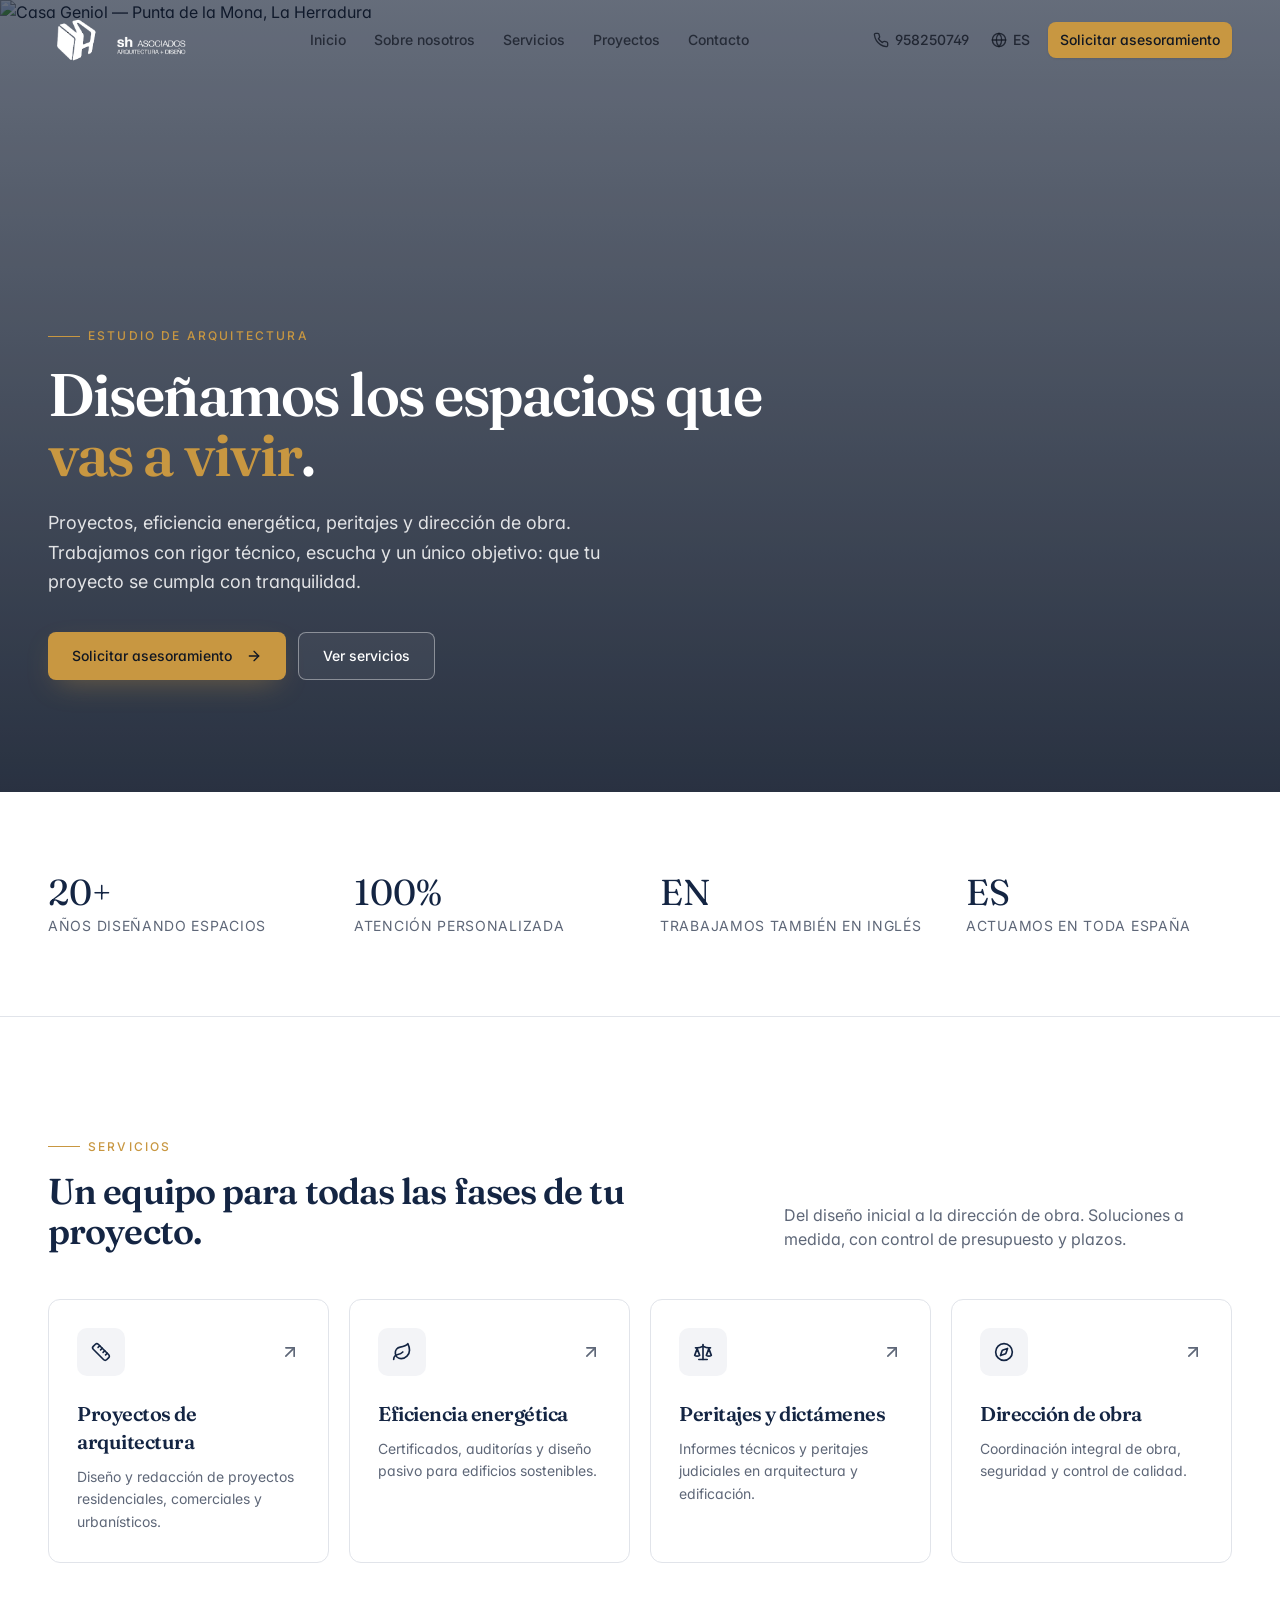
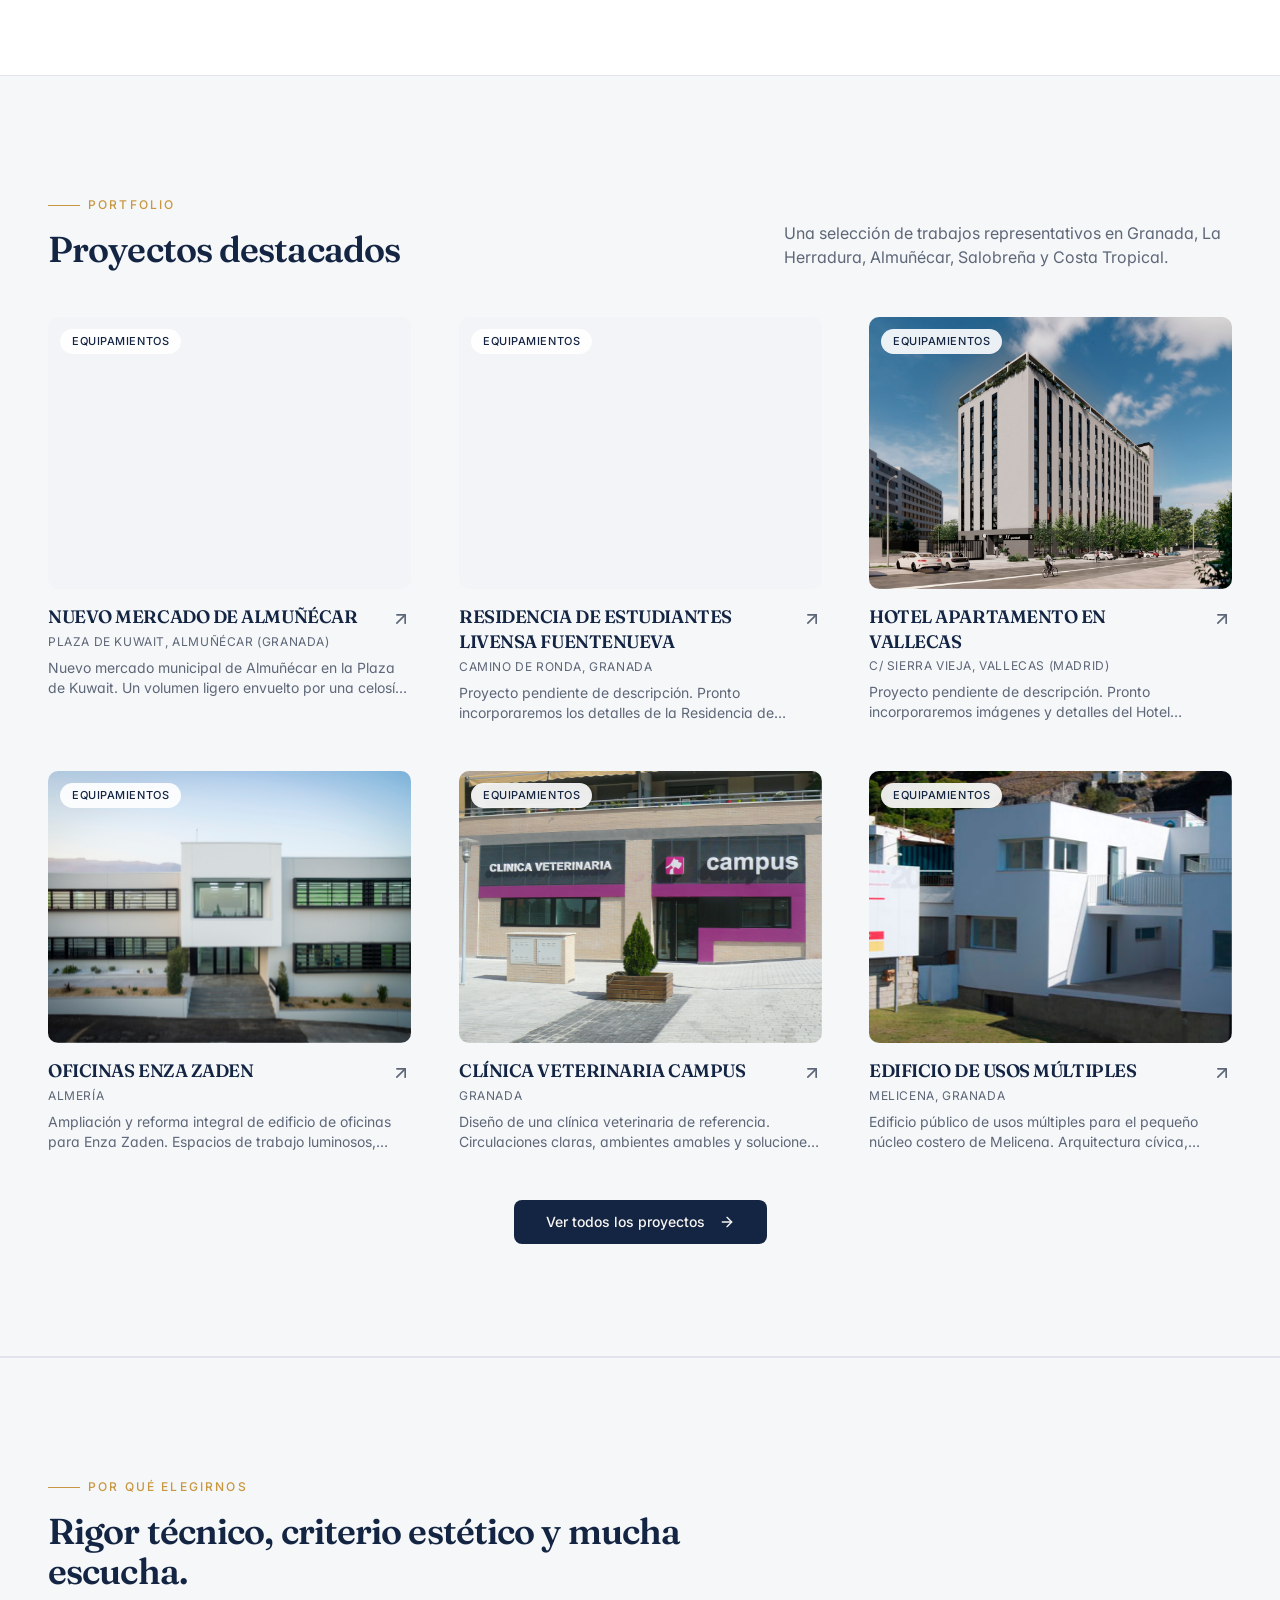
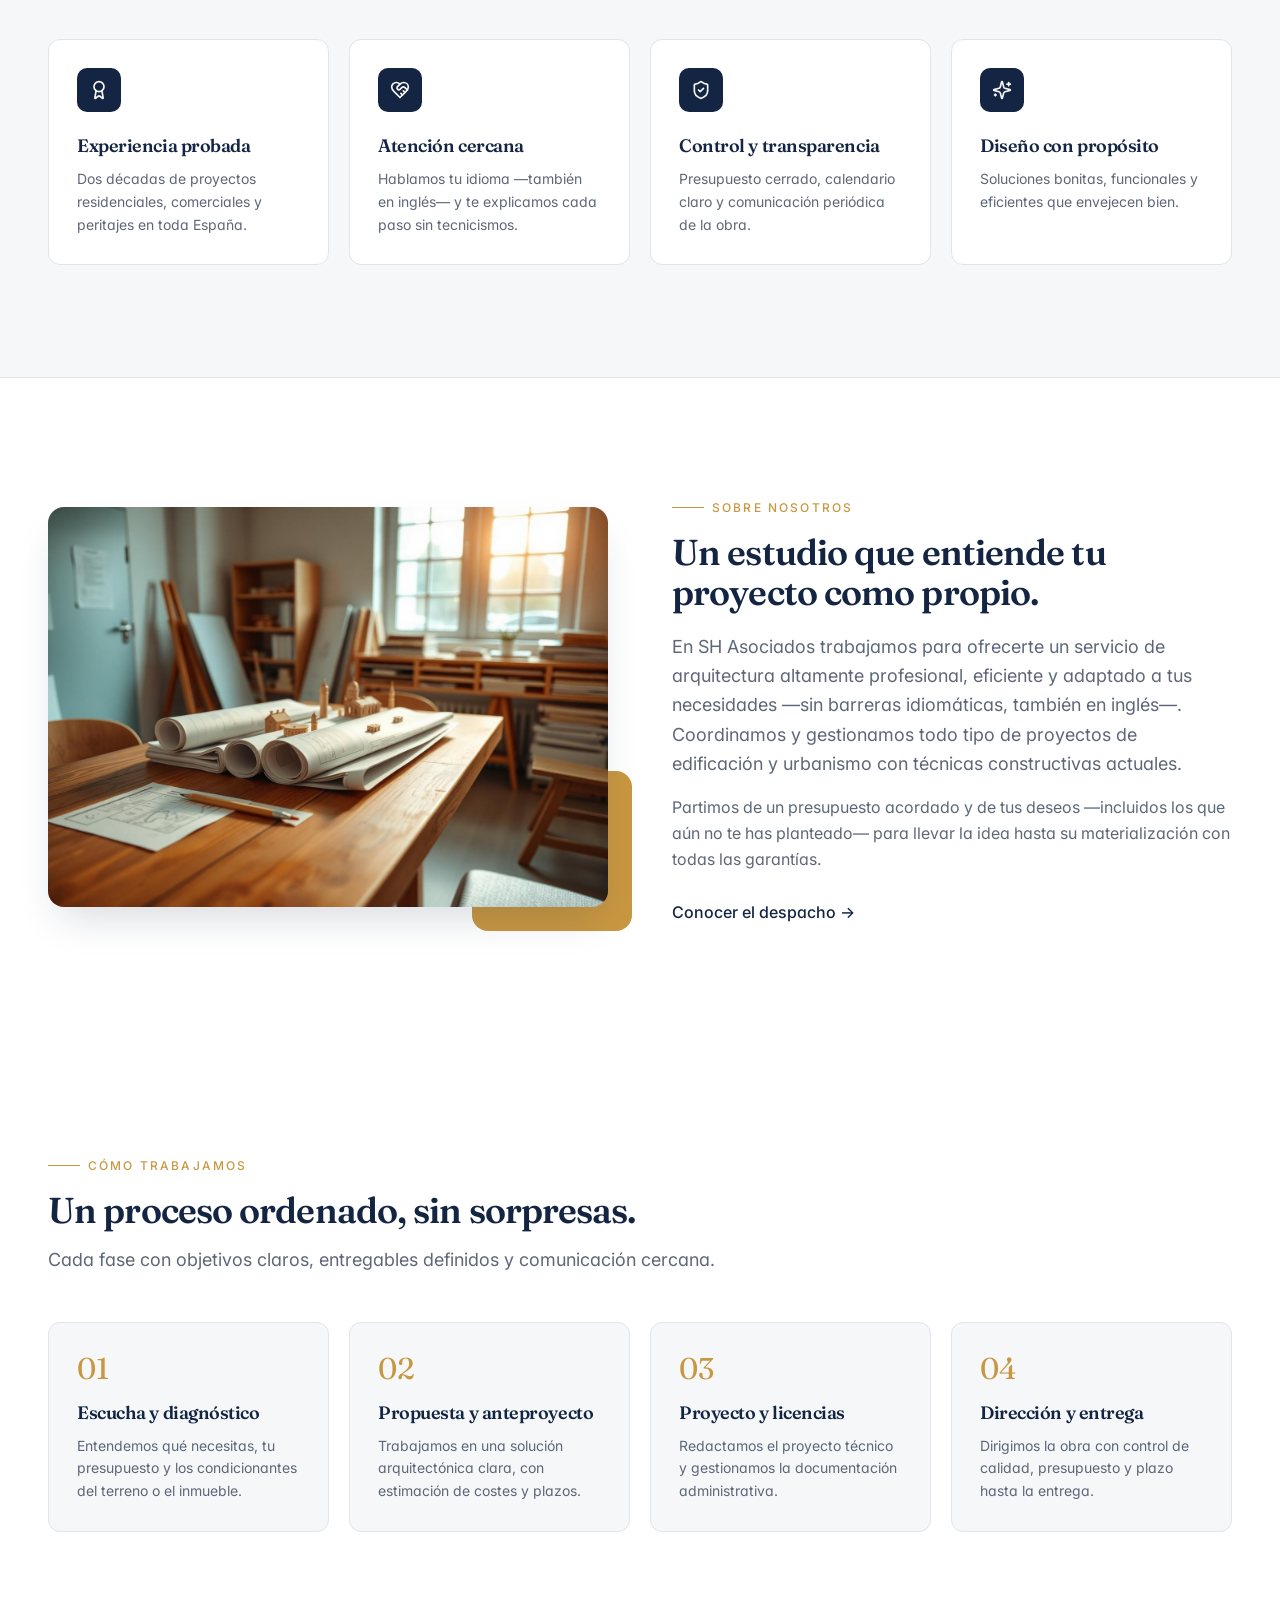
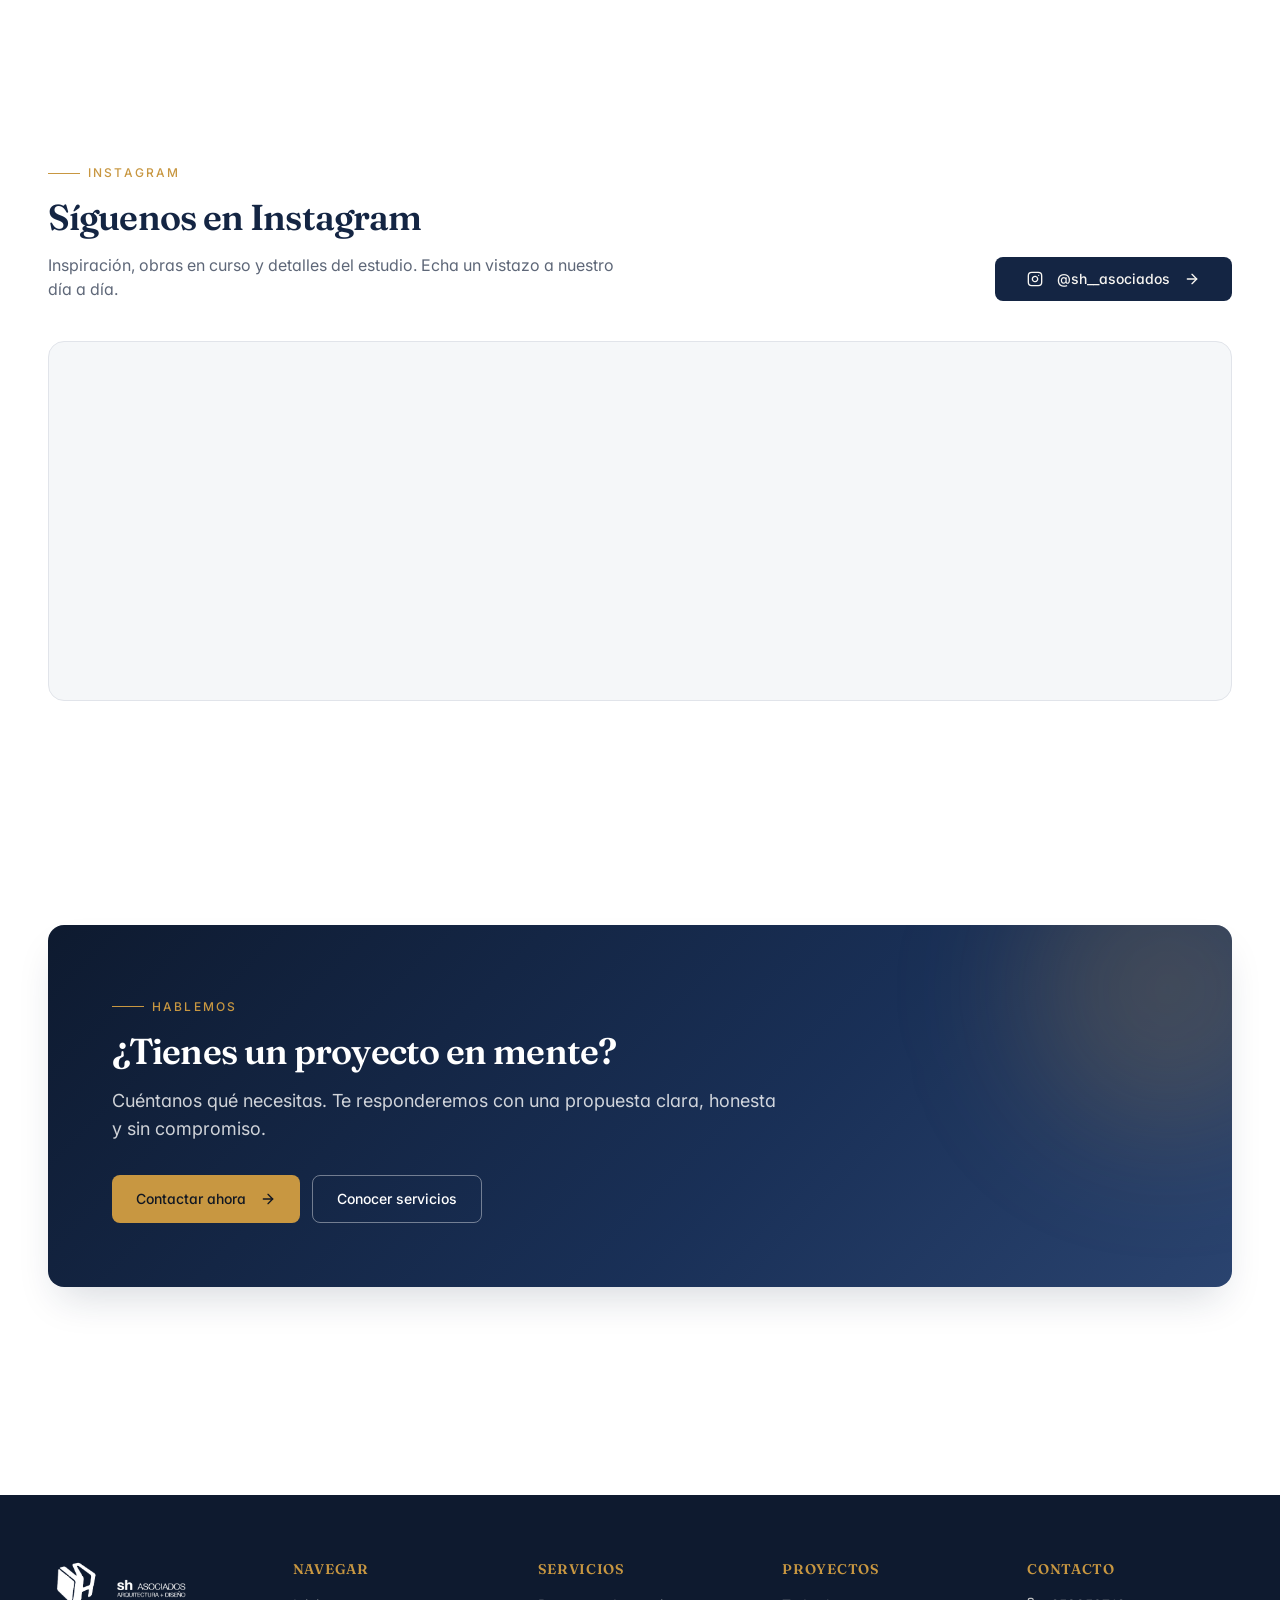
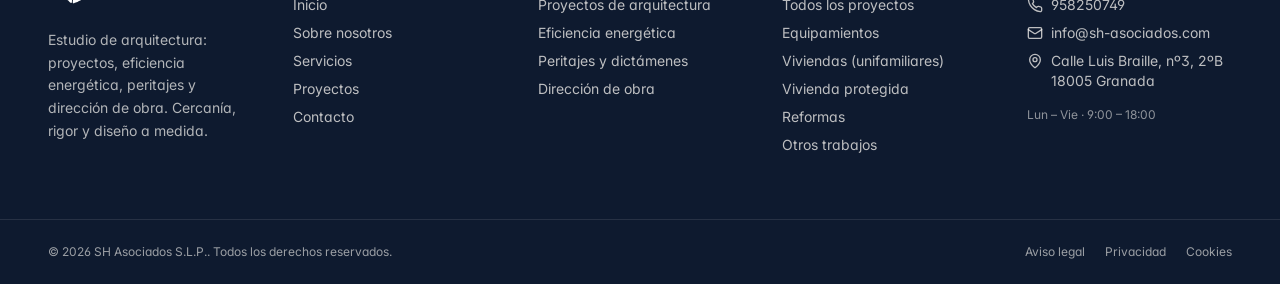
==== commit 3adacc9c: "Actualización web con imágenes corregidas Actualización web con imágenes corregidas" ====
--- a/index.html
+++ b/index.html
@@ -30,7 +30,7 @@
         "address": { "@type": "PostalAddress", "addressCountry": "ES" }
       }
     </script>
-    <script type="module" crossorigin src="/assets/index-DA_ZCcgw.js"></script>
+    <script type="module" crossorigin src="/assets/index-DQ_qi7iL.js"></script>
     <link rel="stylesheet" crossorigin href="/assets/index-Doh3d6VB.css">
   </head>
   <body>
